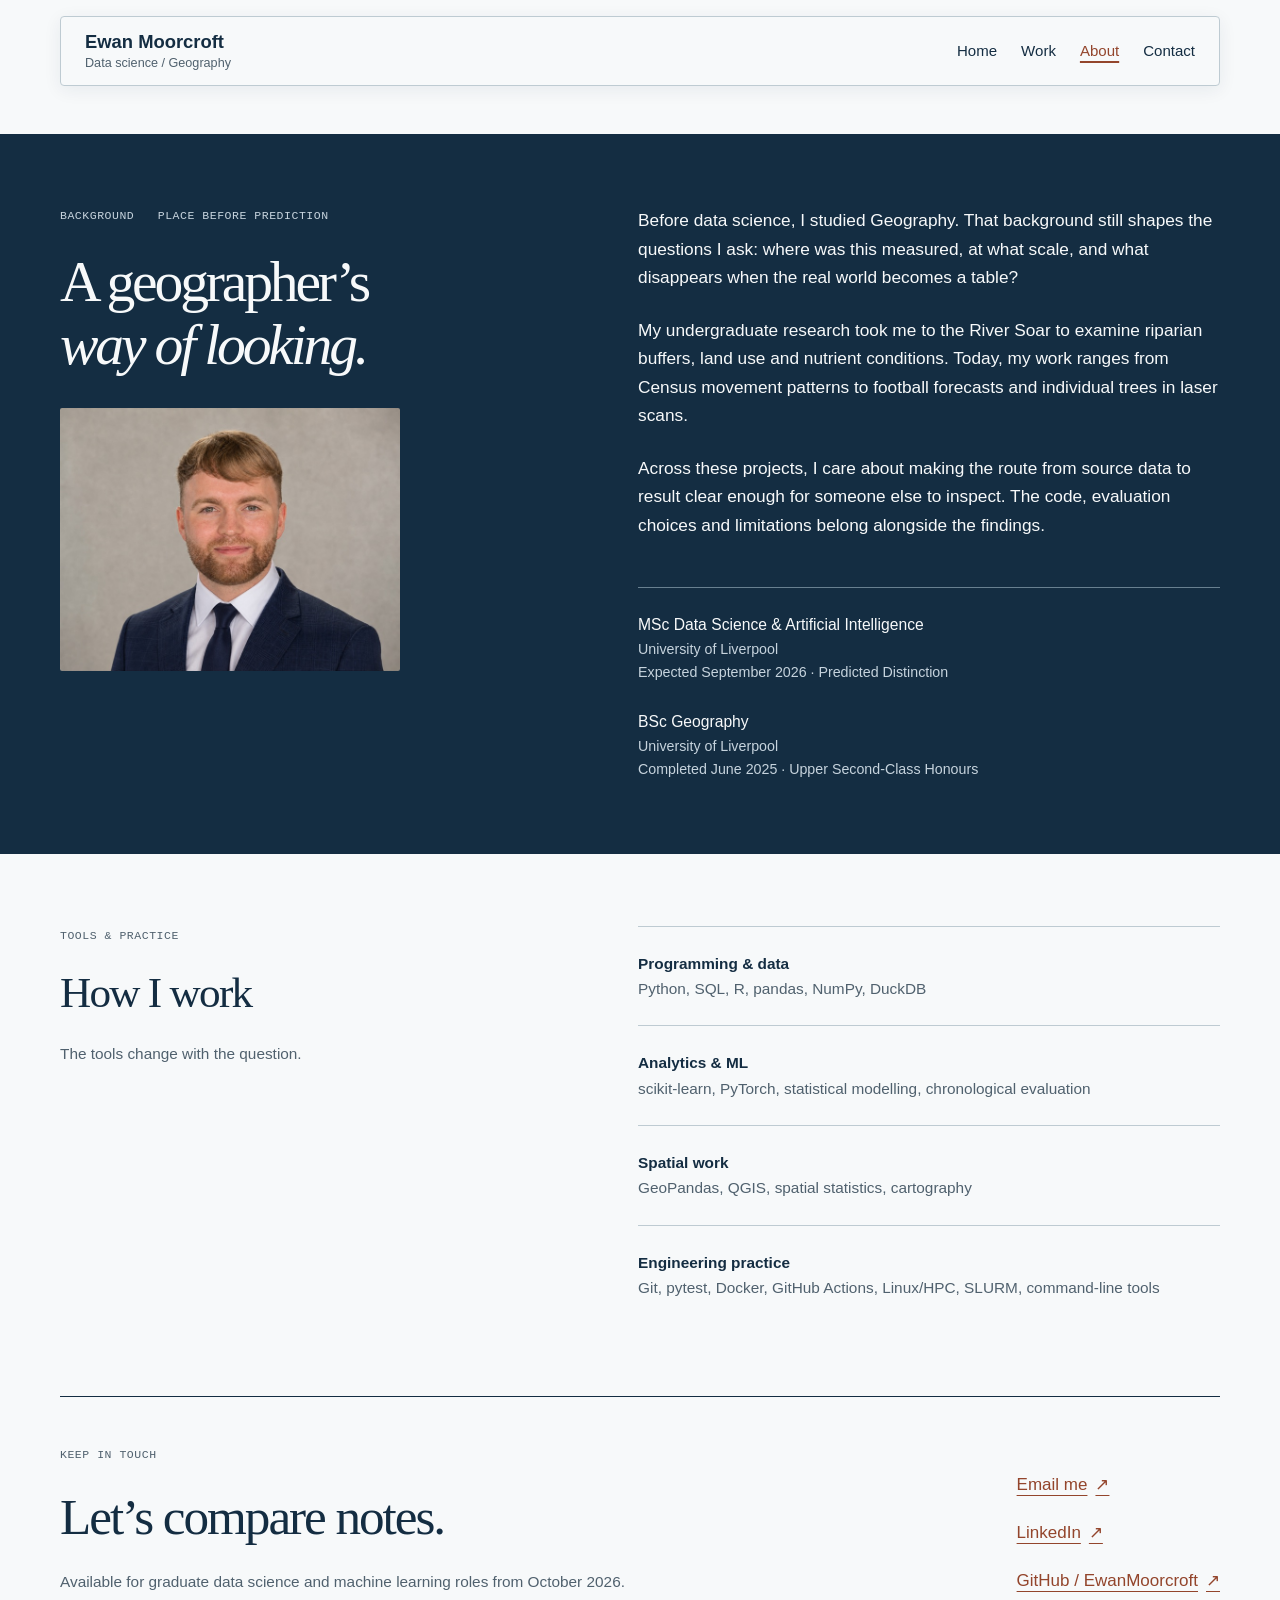
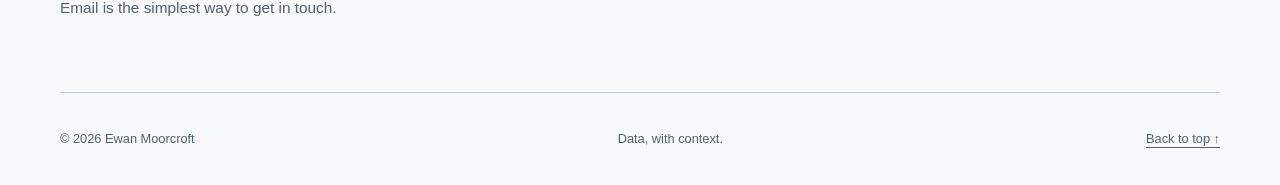
==== about/index.html @ 5e882fa0 "Publish website" ====
<!doctype html><html lang="en-GB"><head><meta charset="utf-8"><meta name="viewport" content="width=device-width, initial-scale=1"><title>About — Ewan Moorcroft</title><meta name="description" content="From Geography to data science: Ewan Moorcroft’s background, education, tools and approach."><meta name="theme-color" content="#f7f9fa"><link rel="canonical" href="https://ewanmoorcroft.github.io/about/"><meta property="og:type" content="website"><meta property="og:title" content="About — Ewan Moorcroft"><meta property="og:description" content="From Geography to data science: Ewan Moorcroft’s background, education, tools and approach."><meta property="og:url" content="https://ewanmoorcroft.github.io/about/"><meta name="twitter:card" content="summary"><meta name="twitter:title" content="About — Ewan Moorcroft"><meta name="twitter:description" content="From Geography to data science: Ewan Moorcroft’s background, education, tools and approach."><link rel="icon" type="image/svg+xml" href="/favicon.svg"><link rel="stylesheet" href="/styles.css"></head><body><a class="skip-link" href="#main">Skip to content</a><header class="masthead wrap"><a class="identity" href="/" aria-label="Ewan Moorcroft home">Ewan Moorcroft<span>Data science / Geography</span></a><nav aria-label="Main navigation"><a href="/">Home</a><a href="/work/">Work</a><a href="/about/" aria-current="page">About</a><a href="#contact">Contact</a></nav></header><main id="main" tabindex="-1"><section id="about" class="about-band" aria-labelledby="about-title"><div class="wrap about-grid"><div><p class="eyebrow"><span>BACKGROUND</span> Place before prediction</p><h1 id="about-title">A geographer’s<br><em>way of looking.</em></h1><img class="portrait" src="/assets/ewan-moorcroft.jpg" width="720" height="557" loading="lazy" alt="Ewan Moorcroft"></div><div class="about-copy"><p>Before data science, I studied Geography. That background still shapes the questions I ask: where was this measured, at what scale, and what disappears when the real world becomes a table?</p><p>My undergraduate research took me to the River Soar to examine riparian buffers, land use and nutrient conditions. Today, my work ranges from Census movement patterns to football forecasts and individual trees in laser scans.</p><p>Across these projects, I care about making the route from source data to result clear enough for someone else to inspect. The code, evaluation choices and limitations belong alongside the findings.</p><dl class="education"><div><dt>MSc Data Science &amp; Artificial Intelligence</dt><dd>University of Liverpool<br>Expected September 2026 · Predicted Distinction</dd></div><div><dt>BSc Geography</dt><dd>University of Liverpool<br>Completed June 2025 · Upper Second-Class Honours</dd></div></dl></div></div></section><section class="wrap toolkit" aria-labelledby="tools-title"><div><p class="eyebrow">TOOLS & PRACTICE</p><h2 id="tools-title">How I work</h2><p>The tools change with the question.</p></div><dl><div><dt>Programming &amp; data</dt><dd>Python, SQL, R, pandas, NumPy, DuckDB</dd></div><div><dt>Analytics &amp; ML</dt><dd>scikit-learn, PyTorch, statistical modelling, chronological evaluation</dd></div><div><dt>Spatial work</dt><dd>GeoPandas, QGIS, spatial statistics, cartography</dd></div><div><dt>Engineering practice</dt><dd>Git, pytest, Docker, GitHub Actions, Linux/HPC, SLURM, command-line tools</dd></div></dl></section><section id="contact" class="wrap contact" aria-labelledby="contact-title"><div><p class="eyebrow">KEEP IN TOUCH</p><h2 id="contact-title">Let’s compare notes.</h2><p>Available for graduate data science and machine learning roles from October 2026.<br>Email is the simplest way to get in touch.</p></div><div class="contact-links"><a class="" href="mailto:ewandmoorcroft@live.co.uk">Email me<span aria-hidden="true"> ↗</span></a><a class="" href="https://www.linkedin.com/in/ewan-moorcroft">LinkedIn<span aria-hidden="true"> ↗</span></a><a class="" href="https://github.com/EwanMoorcroft">GitHub / EwanMoorcroft<span aria-hidden="true"> ↗</span></a></div></section></main><footer class="wrap footer"><span>© 2026 Ewan Moorcroft</span><span>Data, with context.</span><a href="#main">Back to top ↑</a></footer></body></html>
---- styles.css ----
:root {
  --canvas: #f7f9fa;
  --surface: #eaf0f3;
  --text: #142d42;
  --muted: #50616e;
  --border: #becbd2;
  --accent: #93452c;
  --hover: #642b18;
  --focus: #a34419;
  --success: #276446;
  --warning: #805400;
  --error: #a02222;
  --space-1: 0.5rem;
  --space-2: 1rem;
  --space-3: 1.5rem;
  --space-4: 2rem;
  --space-5: 3rem;
  --space-6: 4.5rem;
  --space-7: 6rem;
  --body: -apple-system, BlinkMacSystemFont, "Segoe UI", sans-serif;
  --editorial: Georgia, "Times New Roman", serif;
  --technical: "SFMono-Regular", Consolas, monospace;
  --motion: 160ms ease;
}
* {
  box-sizing: border-box;
}
html {
  scroll-behavior: smooth;
  scroll-padding-top: 2rem;
}
body {
  margin: 0;
  background: var(--canvas);
  color: var(--text);
  font: 1.0625rem/1.65 var(--body);
  -webkit-font-smoothing: antialiased;
}
::selection {
  background: #dbe5eb;
  color: var(--text);
}
a {
  color: inherit;
  text-underline-offset: 0.3em;
  text-decoration-thickness: 1px;
  transition: color var(--motion);
}
a:hover {
  color: var(--accent);
}
a:focus-visible,
summary:focus-visible {
  outline: 3px solid var(--focus);
  outline-offset: 5px;
  border-radius: 1px;
}
main:focus {
  outline: none;
}
p {
  margin: 0 0 var(--space-3);
}
h1,
h2,
h3 {
  font-family: var(--editorial);
  font-weight: 400;
  line-height: 1.1;
  margin: 0;
  text-wrap: balance;
  overflow-wrap: anywhere;
}
h1 {
  font-size: clamp(3.5rem, 6.7vw, 6.25rem);
  letter-spacing: -0.055em;
}
h2 {
  font-size: clamp(2.35rem, 4vw, 3.5rem);
  letter-spacing: -0.04em;
}
h3 {
  font-size: clamp(2rem, 3vw, 2.8rem);
  letter-spacing: -0.035em;
}
em {
  font-weight: 400;
}
img {
  display: block;
  width: 100%;
  height: auto;
}
figure,
dl,
dd {
  margin: 0;
}
.wrap {
  width: min(1160px, calc(100% - 96px));
  margin-inline: auto;
}
.masthead {
  display: flex;
  align-items: center;
  justify-content: space-between;
  gap: var(--space-3);
  padding-block: 27px;
  border-bottom: 1px solid var(--border);
}
.identity {
  text-decoration: none;
  font-weight: 650;
  font-size: 1.15rem;
  line-height: 1.4;
}
.identity span {
  display: block;
  color: var(--muted);
  font-size: 0.79rem;
  font-weight: 400;
}
nav {
  display: flex;
  flex-wrap: wrap;
  gap: var(--space-4);
}
nav a {
  min-height: 44px;
  display: flex;
  align-items: center;
  font-size: 0.94rem;
  text-decoration: none;
}
nav a:hover {
  text-decoration: underline;
}
.intro {
  display: grid;
  grid-template-columns: 1fr 270px;
  column-gap: var(--space-6);
  padding-block: var(--space-6) var(--space-7);
  align-items: end;
}
.eyebrow,
.figure-label,
.tools {
  font-family: var(--technical);
  font-size: 0.72rem;
  letter-spacing: 0.045em;
  line-height: 1.7;
}
.eyebrow {
  margin-bottom: var(--space-3);
  text-transform: uppercase;
  color: var(--muted);
}
.eyebrow > span {
  color: var(--accent);
  margin-right: var(--space-2);
}
.intro h1 {
  margin-bottom: var(--space-4);
}
.intro h1 em {
  color: var(--accent);
}
.introduction {
  max-width: 620px;
  font-size: 1.18rem;
  line-height: 1.7;
}
.text-link {
  display: inline-flex;
  align-items: center;
  gap: var(--space-1);
  min-height: 44px;
  color: var(--accent);
  text-decoration: underline;
  font-weight: 550;
}
.text-link:hover {
  color: var(--hover);
}
.text-link span {
  display: inline-block;
  transition: transform var(--motion);
}
.text-link:hover span {
  transform: translateX(3px);
}
.now {
  border-top: 2px solid var(--text);
  padding-top: var(--space-3);
  margin-bottom: var(--space-1);
}
.now h2 {
  font-family: var(--technical);
  letter-spacing: 0.045em;
}
.now p {
  font-size: 0.97rem;
}
.note {
  display: block;
  font-family: var(--editorial);
  font-style: italic;
  color: var(--muted);
  font-size: 1.05rem;
  line-height: 1.55;
}
.section-heading {
  display: flex;
  justify-content: space-between;
  align-items: baseline;
  gap: var(--space-3);
  border-top: 1px solid var(--text);
  padding-block: var(--space-4);
}
.section-heading h2 {
  font-size: 2rem;
}
.section-heading p {
  font-size: 0.92rem;
  color: var(--muted);
  margin: 0;
}
.project {
  border-bottom: 1px solid var(--border);
  padding-block: var(--space-4) var(--space-6);
}
.project-copy h3 {
  margin-bottom: var(--space-3);
}
.project-copy > p:not(.eyebrow, .tools) {
  max-width: 66ch;
}
.project-role,
.outcome {
  font-size: 0.94rem;
  color: var(--muted);
}
.project-role strong {
  color: var(--text);
  display: block;
  font-weight: 600;
  margin-bottom: 0.25rem;
}
.tools {
  color: var(--muted);
  margin-bottom: var(--space-1);
  letter-spacing: 0;
}
.project-map {
  display: grid;
  grid-template-columns: 1fr 1.12fr;
  gap: var(--space-6);
  align-items: start;
}
.map-figure {
  padding: var(--space-3);
  background: var(--surface);
}
.map-figure img {
  background: #fff;
}
figure > a {
  display: block;
}
figcaption {
  margin-top: var(--space-2);
  font-size: 0.8rem;
  color: var(--muted);
  line-height: 1.6;
}
.figure-label {
  display: block;
  color: var(--text);
  margin-bottom: 0.25rem;
}
summary {
  cursor: pointer;
  padding-block: var(--space-1);
  min-height: 44px;
  text-decoration: underline;
  text-underline-offset: 0.2em;
  color: var(--text);
}
details p {
  margin: 0;
}
.project-trees {
  padding-top: var(--space-6);
}
.project-trees .project-copy {
  display: grid;
  grid-template-columns: 1fr 1fr;
  column-gap: var(--space-6);
}
.project-trees .eyebrow,
.project-trees h3 {
  grid-column: 1;
}
.project-trees h3 {
  grid-row: 2 / span 2;
  max-width: 18ch;
}
.project-trees .project-copy > p:not(.eyebrow) {
  grid-column: 2;
}
.project-trees .project-copy > p:nth-child(3) {
  grid-row: 1 / span 2;
}
.project-trees .project-copy > a {
  grid-column: 2;
  justify-self: start;
}
.project-trees figure {
  margin-top: var(--space-4);
}
.project-trees figcaption {
  max-width: 90ch;
}
.project-forecast {
  padding-top: var(--space-6);
  display: grid;
  grid-template-columns: 1.15fr 1fr;
  gap: var(--space-6);
}
.forecast-note {
  border-left: 1px solid var(--border);
  padding-left: var(--space-5);
  align-self: center;
}
.pullquote {
  font: 2.1rem/1.25 var(--editorial);
  letter-spacing: -0.025em;
}
.forecast-note > p:not(.pullquote, .eyebrow) {
  color: var(--muted);
  font-size: 0.96rem;
}
.other-work {
  display: grid;
  grid-template-columns: 1fr 2fr;
  gap: var(--space-5);
  padding-block: var(--space-5) var(--space-6);
}
.other-work h3 {
  font-size: 1.55rem;
}
.other-work ul {
  list-style: none;
  padding: 0;
  margin: 0;
}
.other-work li {
  padding-block: 0 var(--space-3);
}
.other-work li a {
  display: inline-flex;
  align-items: center;
  min-height: 44px;
  gap: var(--space-1);
}
.other-work li span:not(a span) {
  display: block;
  color: var(--muted);
  font-size: 0.94rem;
}
.about-band {
  background: var(--text);
  color: var(--canvas);
  padding-block: var(--space-6);
}
.about-grid {
  display: grid;
  grid-template-columns: 1fr 1.15fr;
  gap: var(--space-6);
}
.about-band .eyebrow,
.about-band .eyebrow span {
  color: #c6d3dd;
}
.about-copy p {
  font-size: 1.08rem;
}
.education {
  margin-top: var(--space-5);
  border-top: 1px solid #688090;
}
.education > div {
  padding-top: var(--space-3);
}
.education dt {
  font-size: 0.98rem;
}
.education dd {
  color: #c6d3dd;
  font-size: 0.89rem;
}
.toolkit {
  display: grid;
  grid-template-columns: 1fr 1.15fr;
  gap: var(--space-6);
  padding-block: var(--space-6);
}
.toolkit h2 {
  font-size: 2.7rem;
  margin-bottom: var(--space-3);
}
.toolkit > div > p:last-child {
  color: var(--muted);
  font-size: 0.96rem;
}
.toolkit dl > div {
  border-top: 1px solid var(--border);
  padding-block: var(--space-3);
}
.toolkit dt {
  font-size: 0.96rem;
  font-weight: 600;
}
.toolkit dd {
  font-size: 0.96rem;
  color: var(--muted);
}
.contact {
  border-top: 1px solid var(--text);
  padding-block: var(--space-5) var(--space-6);
  display: flex;
  justify-content: space-between;
  gap: var(--space-5);
  align-items: center;
}
.contact h2 {
  margin-bottom: var(--space-3);
}
.contact p:last-child {
  color: var(--muted);
  margin: 0;
  font-size: 0.96rem;
}
.contact-links {
  display: flex;
  flex-direction: column;
  align-items: flex-start;
  flex-shrink: 0;
}
.contact-links a {
  display: flex;
  align-items: center;
  min-height: 48px;
  gap: var(--space-1);
  color: var(--accent);
}
.footer {
  border-top: 1px solid var(--border);
  padding-block: var(--space-3);
  font-size: 0.8rem;
  color: var(--muted);
  display: flex;
  justify-content: space-between;
  gap: var(--space-2);
  align-items: center;
}
.footer a {
  min-height: 44px;
  display: inline-flex;
  align-items: center;
}
.skip-link {
  position: fixed;
  top: 8px;
  left: 8px;
  transform: translateY(-180%);
  padding: 12px 20px;
  background: var(--text);
  color: white;
  z-index: 10;
}
.skip-link:focus {
  transform: translateY(0);
}
.not-found {
  min-height: 65vh;
  padding-block: var(--space-6);
}
.not-found h1 {
  margin-bottom: var(--space-4);
}
@media (min-width: 1600px) {
  .intro {
    padding-block: var(--space-7);
  }
}
@media (max-width: 1000px) {
  .wrap {
    width: calc(100% - 64px);
  }
  .intro {
    grid-template-columns: 1fr 225px;
    gap: var(--space-4);
  }
  .project-map,
  .project-forecast,
  .project-trees .project-copy,
  .about-grid,
  .toolkit {
    gap: var(--space-4);
  }
  .forecast-note {
    padding-left: var(--space-4);
  }
}
@media (max-width: 700px) {
  .wrap {
    width: calc(100% - 40px);
  }
  .masthead {
    padding-block: var(--space-2);
    gap: var(--space-1);
  }
  .identity {
    font-size: 0.95rem;
  }
  .identity span {
    font-size: 0.66rem;
  }
  nav {
    gap: 0.9rem;
  }
  nav a {
    font-size: 0.81rem;
  }
  .intro {
    display: block;
    padding-block: var(--space-5);
  }
  h1 {
    font-size: clamp(3.35rem, 11.7vw, 5rem);
  }
  .intro h1 {
    margin-bottom: var(--space-3);
  }
  .introduction {
    font-size: 1.07rem;
  }
  .now {
    margin-top: var(--space-4);
    padding-top: var(--space-2);
    border-top-width: 1px;
  }
  .now .eyebrow {
    margin-bottom: var(--space-1);
  }
  .now .note {
    display: none;
  }
  .now p {
    margin-bottom: 0;
  }
  .section-heading {
    display: block;
    padding-block: var(--space-3);
  }
  .section-heading h2 {
    margin-bottom: var(--space-1);
  }
  .project-map,
  .project-forecast,
  .project-trees .project-copy,
  .about-grid,
  .toolkit,
  .other-work {
    display: block;
  }
  .project {
    padding-block: var(--space-3) var(--space-5);
  }
  .project + .project {
    padding-top: var(--space-5);
  }
  .project h3 {
    max-width: 22ch;
  }
  .map-figure {
    margin-top: var(--space-4);
    padding: var(--space-2);
  }
  .project-trees figure {
    margin-top: var(--space-3);
  }
  .forecast-note {
    margin-top: var(--space-4);
    padding: var(--space-3) 0 0;
    border-left: none;
    border-top: 1px solid var(--border);
  }
  .pullquote {
    font-size: 2rem;
  }
  .other-work {
    padding-block: var(--space-4) var(--space-5);
  }
  .other-work h3 {
    margin-bottom: var(--space-3);
  }
  .about-band {
    padding-block: var(--space-5);
  }
  .about-grid h2 {
    margin-bottom: var(--space-4);
  }
  .toolkit {
    padding-block: var(--space-5);
  }
  .toolkit dl {
    margin-top: var(--space-4);
  }
  .contact {
    display: block;
    padding-block: var(--space-4) var(--space-5);
  }
  .contact-links {
    margin-top: var(--space-3);
  }
  .footer {
    flex-wrap: wrap;
    gap: var(--space-1);
  }
  .footer > span:nth-child(2) {
    display: none;
  }
}
@media (max-width: 359px) {
  h1 {
    font-size: 2.8rem;
  }
  .wrap {
    width: calc(100% - 32px);
  }
  .masthead {
    flex-wrap: wrap;
  }
  nav {
    gap: var(--space-3);
  }
  .identity span {
    font-size: 0.72rem;
  }
  .eyebrow {
    font-size: 0.68rem;
  }
}
@media (prefers-reduced-motion: reduce) {
  html {
    scroll-behavior: auto;
  }
  *,
  *::before,
  *::after {
    transition: none !important;
    animation: none !important;
  }
}

.portrait {
  max-width: 340px;
  margin-top: var(--space-4);
  border-radius: 2px;
}
@media (max-width: 700px) {
  .portrait {
    max-width: 280px;
    margin-bottom: var(--space-4);
  }
}

/* Shared floating navigation and editorial page layouts. */
:root {
  --header-clearance: 8rem;
  --header-shadow: 0 4px 18px rgb(20 45 66 / 7%);
}
html {
  scroll-padding-top: var(--header-clearance);
}
.masthead {
  position: sticky;
  top: 12px;
  z-index: 5;
  margin-top: 16px;
  padding: 12px 24px;
  border: 1px solid var(--border);
  border-radius: 4px;
  background: var(--canvas);
  box-shadow: var(--header-shadow);
}
.masthead nav {
  gap: 24px;
}
.masthead nav a[aria-current] {
  color: var(--accent);
  text-decoration: underline;
  text-decoration-thickness: 2px;
}
a,
summary {
  scroll-margin-top: var(--header-clearance);
  scroll-margin-bottom: 2rem;
}
main {
  scroll-margin-top: var(--header-clearance);
}
.home-work {
  padding-bottom: var(--space-4);
}
.preview-row {
  display: grid;
  grid-template-columns: 50px 1fr;
  gap: var(--space-3);
  padding-block: var(--space-4);
  border-bottom: 1px solid var(--border);
}
.preview-row > .eyebrow {
  padding-top: 3px;
  color: var(--accent);
}
.preview-row h3 {
  font-size: clamp(1.8rem, 3vw, 2.5rem);
  margin-bottom: var(--space-2);
}
.preview-row h3 a {
  text-decoration: none;
}
.preview-row h3 a:hover {
  text-decoration: underline;
}
.preview-row p:last-child {
  max-width: 70ch;
  margin: 0;
}
.about-teaser {
  padding-block: var(--space-5) var(--space-6);
}
.about-teaser h2 {
  margin-bottom: var(--space-3);
}
.about-teaser > p:not(.eyebrow) {
  max-width: 65ch;
}
.page-intro {
  padding-block: var(--space-6) var(--space-5);
}
.page-intro h1 {
  margin-bottom: var(--space-4);
  font-size: clamp(3rem, 6vw, 5.5rem);
}
.work-entry {
  display: grid;
  grid-template-columns: 1fr 1fr;
  gap: var(--space-6);
  padding-block: var(--space-5);
  border-top: 1px solid var(--border);
  align-items: start;
}
.work-entry h2 {
  font-size: clamp(2rem, 3vw, 3rem);
  margin-bottom: var(--space-3);
}
.work-entry h2 a {
  text-decoration: none;
}
.work-entry h2 a:hover {
  text-decoration: underline;
}
.work-entry .study-figure {
  max-width: 470px;
}
.work-entry .forecast-note {
  margin-block: var(--space-3);
}
.image-credit {
  margin-top: var(--space-1);
  margin-bottom: 0;
}
.other-work h2 {
  font-size: 1.55rem;
}
.about-band {
  margin-top: var(--space-5);
}
.about-grid h1 {
  font-size: clamp(2.8rem, 4.5vw, 4.3rem);
}
.case-study {
  padding-top: var(--space-4);
}
.breadcrumb {
  gap: var(--space-2);
  align-items: center;
  color: var(--muted);
  font-size: 0.9rem;
}
.breadcrumb span {
  overflow-wrap: anywhere;
}
.case-intro {
  padding-block: var(--space-4) var(--space-5);
}
.case-intro h1 {
  max-width: 20ch;
  font-size: clamp(2.8rem, 5.5vw, 5rem);
  margin-bottom: var(--space-4);
}
.case-intro .introduction {
  max-width: 780px;
}
.case-grid {
  display: grid;
  grid-template-columns: 1fr 2fr;
  gap: var(--space-6);
  border-top: 1px solid var(--border);
  padding-top: var(--space-5);
}
.case-facts h2 {
  font-size: 1.7rem;
  margin-bottom: var(--space-3);
}
.case-facts dt {
  font-weight: 600;
  font-size: 0.88rem;
  margin-top: var(--space-3);
}
.case-facts dd {
  font-size: 0.94rem;
  color: var(--muted);
}
.case-facts .text-link {
  margin-top: var(--space-3);
}
.case-copy section {
  margin-bottom: var(--space-5);
}
.case-copy h2 {
  font-size: 2rem;
  margin-bottom: var(--space-3);
}
.case-copy ol {
  padding-left: var(--space-3);
}
.case-copy li {
  margin-bottom: var(--space-3);
  padding-left: var(--space-1);
}
.case-copy li::marker {
  color: var(--accent);
}
.case-limits {
  border-left: 2px solid var(--border);
  padding-left: var(--space-3);
}
.case-image {
  margin-block: var(--space-4) var(--space-5);
}
.case-image .map-figure {
  max-width: 720px;
  margin-inline: auto;
}
.next-project {
  display: flex;
  justify-content: space-between;
  border-top: 1px solid var(--border);
  padding-block: var(--space-3) var(--space-5);
}
.next-project a {
  max-width: 100%;
  overflow-wrap: anywhere;
}
@media (max-width: 700px) {
  :root {
    --header-clearance: 10rem;
  }
  .masthead {
    flex-direction: column;
    align-items: stretch;
    padding: 10px 14px 4px;
    gap: 4px;
  }
  .masthead .identity {
    font-size: 0.95rem;
  }
  .masthead .identity span {
    display: none;
  }
  .masthead nav {
    justify-content: space-between;
    column-gap: 12px;
    row-gap: 0;
  }
  .masthead nav a {
    font-size: 0.82rem;
  }
  .preview-row {
    grid-template-columns: 24px minmax(0, 1fr);
    gap: var(--space-2);
  }
  .work-entry,
  .case-grid {
    display: block;
  }
  .work-entry {
    padding-block: var(--space-4);
  }
  .work-entry .study-figure {
    margin-top: var(--space-3);
  }
  .page-intro {
    padding-block: var(--space-5) var(--space-3);
  }
  .case-facts {
    padding-bottom: var(--space-4);
    margin-bottom: var(--space-4);
    border-bottom: 1px solid var(--border);
  }
  .case-intro {
    padding-bottom: var(--space-3);
  }
  .case-grid {
    padding-top: var(--space-4);
  }
  .case-intro h1 {
    font-size: clamp(2.5rem, 9.8vw, 4rem);
  }
  .next-project {
    flex-direction: column;
    align-items: flex-start;
    gap: var(--space-1);
  }
  .other-work h2 {
    margin-bottom: var(--space-3);
  }
}
.case-copy,
figcaption {
  overflow-wrap: anywhere;
}
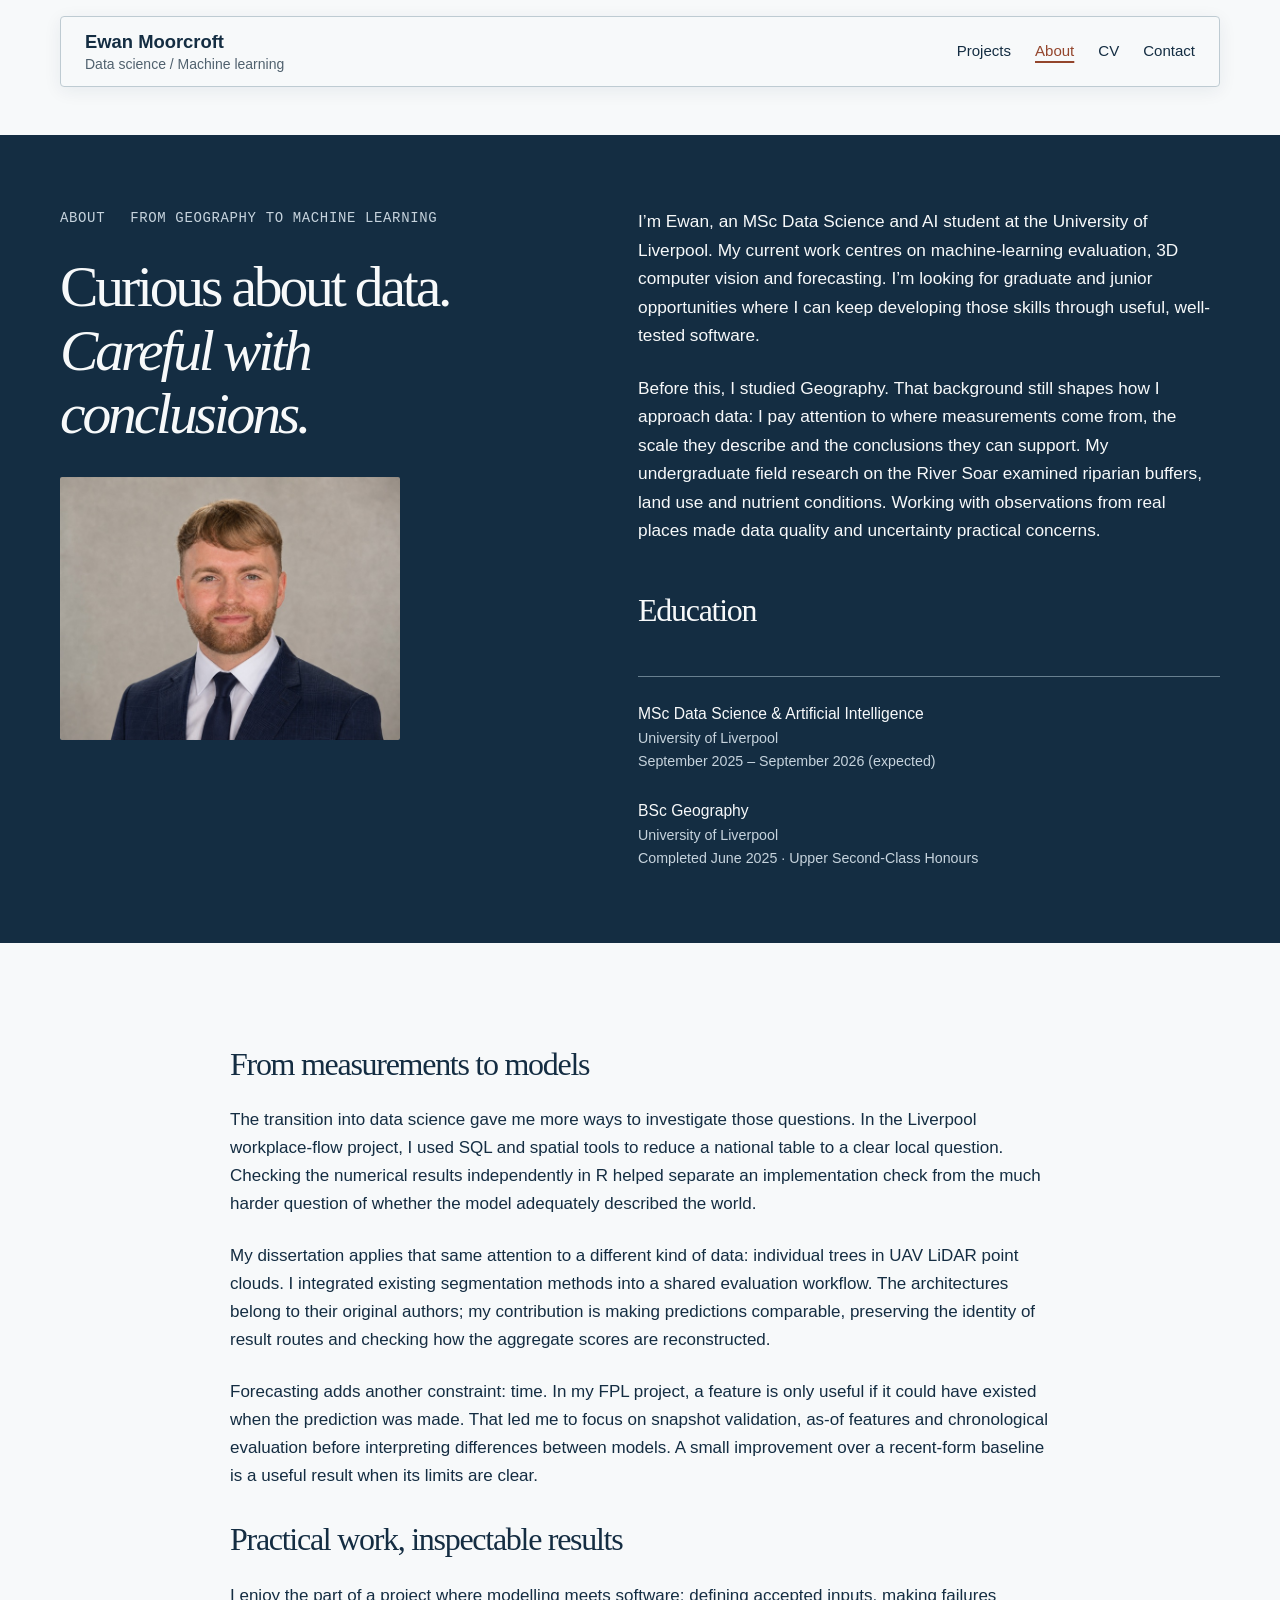
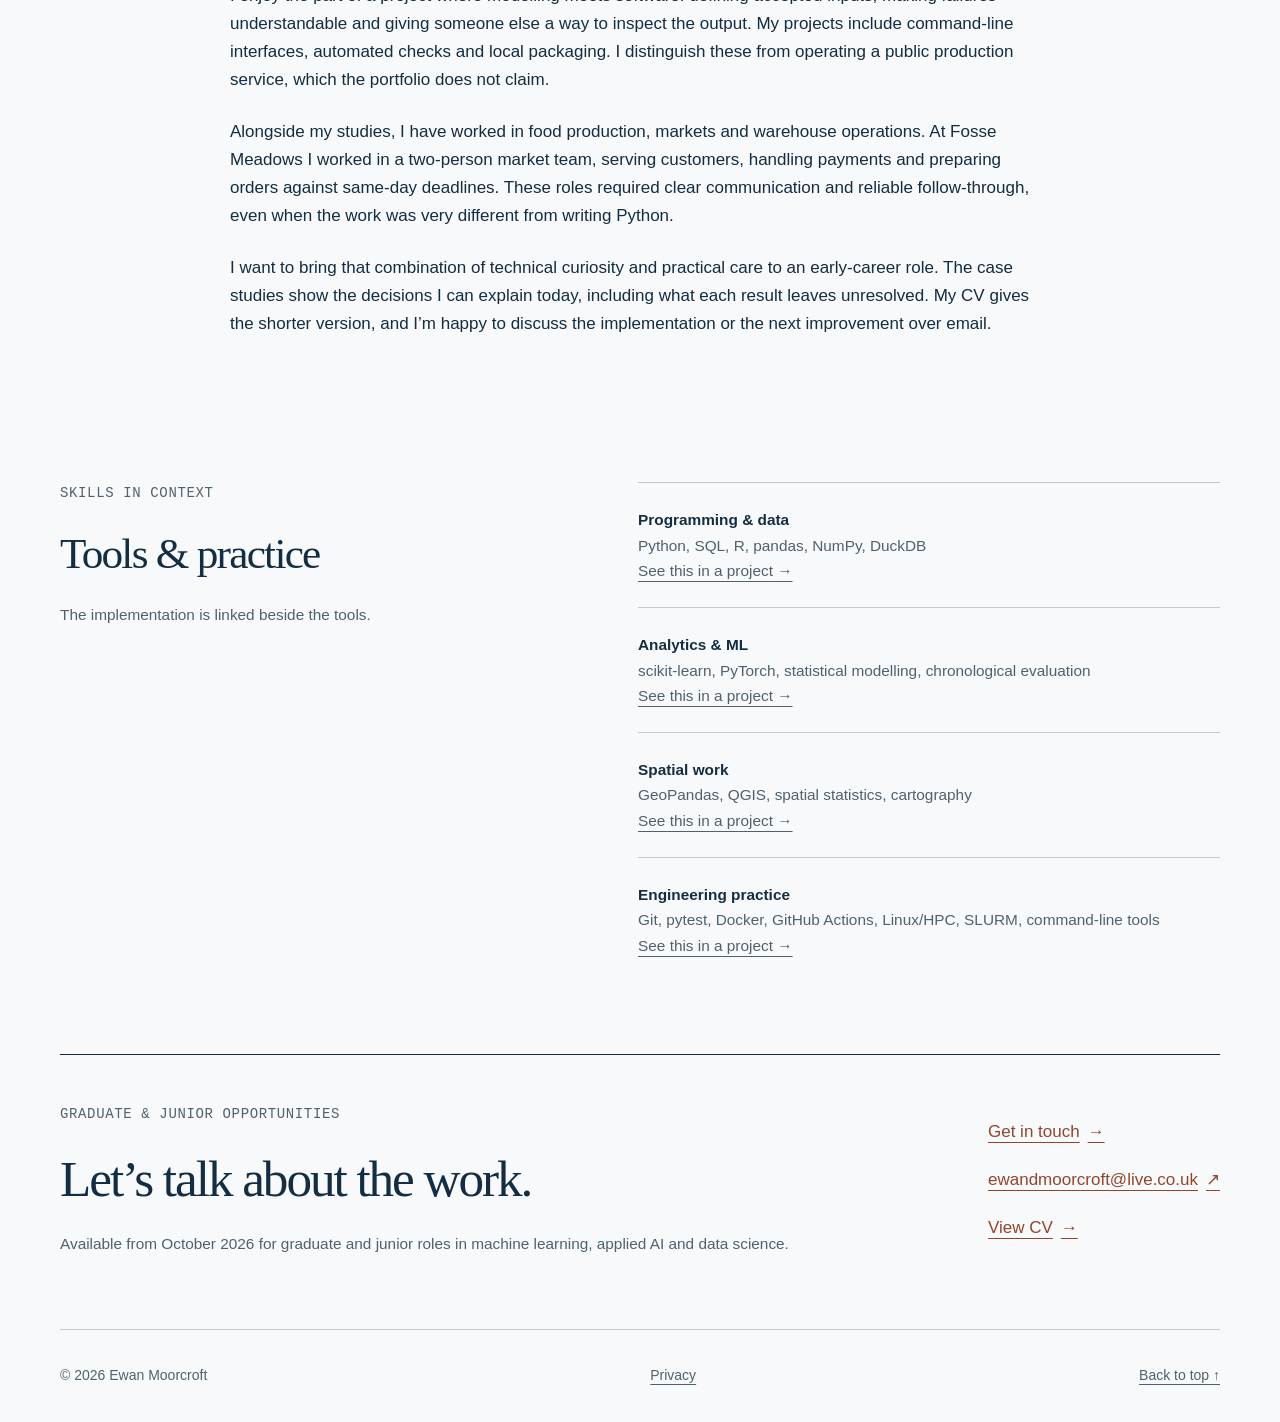
==== commit 11205bec: "Update website" ====
--- a/about/index.html
+++ b/about/index.html
@@ -1 +1 @@
-<!doctype html><html lang="en-GB"><head><meta charset="utf-8"><meta name="viewport" content="width=device-width, initial-scale=1"><title>About — Ewan Moorcroft</title><meta name="description" content="From Geography to data science: Ewan Moorcroft’s background, education, tools and approach."><meta name="theme-color" content="#f7f9fa"><link rel="canonical" href="https://ewanmoorcroft.github.io/about/"><meta property="og:type" content="website"><meta property="og:title" content="About — Ewan Moorcroft"><meta property="og:description" content="From Geography to data science: Ewan Moorcroft’s background, education, tools and approach."><meta property="og:url" content="https://ewanmoorcroft.github.io/about/"><meta name="twitter:card" content="summary"><meta name="twitter:title" content="About — Ewan Moorcroft"><meta name="twitter:description" content="From Geography to data science: Ewan Moorcroft’s background, education, tools and approach."><link rel="icon" type="image/svg+xml" href="/favicon.svg"><link rel="stylesheet" href="/styles.css"></head><body><a class="skip-link" href="#main">Skip to content</a><header class="masthead wrap"><a class="identity" href="/" aria-label="Ewan Moorcroft home">Ewan Moorcroft<span>Data science / Geography</span></a><nav aria-label="Main navigation"><a href="/">Home</a><a href="/work/">Work</a><a href="/about/" aria-current="page">About</a><a href="#contact">Contact</a></nav></header><main id="main" tabindex="-1"><section id="about" class="about-band" aria-labelledby="about-title"><div class="wrap about-grid"><div><p class="eyebrow"><span>BACKGROUND</span> Place before prediction</p><h1 id="about-title">A geographer’s<br><em>way of looking.</em></h1><img class="portrait" src="/assets/ewan-moorcroft.jpg" width="720" height="557" loading="lazy" alt="Ewan Moorcroft"></div><div class="about-copy"><p>Before data science, I studied Geography. That background still shapes the questions I ask: where was this measured, at what scale, and what disappears when the real world becomes a table?</p><p>My undergraduate research took me to the River Soar to examine riparian buffers, land use and nutrient conditions. Today, my work ranges from Census movement patterns to football forecasts and individual trees in laser scans.</p><p>Across these projects, I care about making the route from source data to result clear enough for someone else to inspect. The code, evaluation choices and limitations belong alongside the findings.</p><dl class="education"><div><dt>MSc Data Science &amp; Artificial Intelligence</dt><dd>University of Liverpool<br>Expected September 2026 · Predicted Distinction</dd></div><div><dt>BSc Geography</dt><dd>University of Liverpool<br>Completed June 2025 · Upper Second-Class Honours</dd></div></dl></div></div></section><section class="wrap toolkit" aria-labelledby="tools-title"><div><p class="eyebrow">TOOLS & PRACTICE</p><h2 id="tools-title">How I work</h2><p>The tools change with the question.</p></div><dl><div><dt>Programming &amp; data</dt><dd>Python, SQL, R, pandas, NumPy, DuckDB</dd></div><div><dt>Analytics &amp; ML</dt><dd>scikit-learn, PyTorch, statistical modelling, chronological evaluation</dd></div><div><dt>Spatial work</dt><dd>GeoPandas, QGIS, spatial statistics, cartography</dd></div><div><dt>Engineering practice</dt><dd>Git, pytest, Docker, GitHub Actions, Linux/HPC, SLURM, command-line tools</dd></div></dl></section><section id="contact" class="wrap contact" aria-labelledby="contact-title"><div><p class="eyebrow">KEEP IN TOUCH</p><h2 id="contact-title">Let’s compare notes.</h2><p>Available for graduate data science and machine learning roles from October 2026.<br>Email is the simplest way to get in touch.</p></div><div class="contact-links"><a class="" href="mailto:ewandmoorcroft@live.co.uk">Email me<span aria-hidden="true"> ↗</span></a><a class="" href="https://www.linkedin.com/in/ewan-moorcroft">LinkedIn<span aria-hidden="true"> ↗</span></a><a class="" href="https://github.com/EwanMoorcroft">GitHub / EwanMoorcroft<span aria-hidden="true"> ↗</span></a></div></section></main><footer class="wrap footer"><span>© 2026 Ewan Moorcroft</span><span>Data, with context.</span><a href="#main">Back to top ↑</a></footer></body></html>+<!doctype html><html lang="en-GB"><head><meta charset="utf-8"><meta name="viewport" content="width=device-width, initial-scale=1"><title>About | Ewan Moorcroft</title><meta name="description" content="Meet Ewan Moorcroft: MSc Data Science and AI student, Geography graduate and early-career machine-learning practitioner."><meta name="theme-color" content="#f7f9fa"><link rel="canonical" href="https://ewanmoorcroft.github.io/about/"><meta property="og:type" content="website"><meta property="og:title" content="About | Ewan Moorcroft"><meta property="og:description" content="Meet Ewan Moorcroft: MSc Data Science and AI student, Geography graduate and early-career machine-learning practitioner."><meta property="og:url" content="https://ewanmoorcroft.github.io/about/"><meta name="twitter:card" content="summary_large_image"><meta name="twitter:title" content="About | Ewan Moorcroft"><meta name="twitter:description" content="Meet Ewan Moorcroft: MSc Data Science and AI student, Geography graduate and early-career machine-learning practitioner."><meta property="og:image" content="https://ewanmoorcroft.github.io/assets/social-preview.png"><meta property="og:image:alt" content="Ewan Moorcroft — Data science and machine learning"><meta name="twitter:image" content="https://ewanmoorcroft.github.io/assets/social-preview.png"><link rel="icon" type="image/svg+xml" href="/favicon.svg"><link rel="stylesheet" href="/styles.css"></head><body><a class="skip-link" href="#main">Skip to content</a><header class="masthead wrap"><a class="identity" href="/" aria-label="Ewan Moorcroft home">Ewan Moorcroft<span>Data science / Machine learning</span></a><nav aria-label="Main navigation"><a href="/projects/">Projects</a><a href="/about/" aria-current="page">About</a><a href="/cv/">CV</a><a href="/contact/">Contact</a></nav></header><main id="main" tabindex="-1"><section id="about" class="about-band"><div class="wrap about-grid"><div><p class="eyebrow"><span>ABOUT</span> From Geography to machine learning</p><h1>Curious about data.<br><em>Careful with conclusions.</em></h1><img class="portrait" src="/assets/ewan-moorcroft.jpg" width="720" height="557" loading="lazy" alt="Ewan Moorcroft"></div><div class="about-copy"><p>I’m Ewan, an MSc Data Science and AI student at the University of Liverpool. My current work centres on machine-learning evaluation, 3D computer vision and forecasting. I’m looking for graduate and junior opportunities where I can keep developing those skills through useful, well-tested software.</p><p>Before this, I studied Geography. That background still shapes how I approach data: I pay attention to where measurements come from, the scale they describe and the conclusions they can support. My undergraduate field research on the River Soar examined riparian buffers, land use and nutrient conditions. Working with observations from real places made data quality and uncertainty practical concerns.</p><h2>Education</h2><dl class="education"><div><dt>MSc Data Science &amp; Artificial Intelligence</dt><dd>University of Liverpool<br>September 2025 – September 2026 (expected)</dd></div><div><dt>BSc Geography</dt><dd>University of Liverpool<br>Completed June 2025 · Upper Second-Class Honours</dd></div></dl></div></div></section><section class="wrap text-page about-story"><h2>From measurements to models</h2><p>The transition into data science gave me more ways to investigate those questions. In the Liverpool workplace-flow project, I used SQL and spatial tools to reduce a national table to a clear local question. Checking the numerical results independently in R helped separate an implementation check from the much harder question of whether the model adequately described the world.</p><p>My dissertation applies that same attention to a different kind of data: individual trees in UAV LiDAR point clouds. I integrated existing segmentation methods into a shared evaluation workflow. The architectures belong to their original authors; my contribution is making predictions comparable, preserving the identity of result routes and checking how the aggregate scores are reconstructed.</p><p>Forecasting adds another constraint: time. In my FPL project, a feature is only useful if it could have existed when the prediction was made. That led me to focus on snapshot validation, as-of features and chronological evaluation before interpreting differences between models. A small improvement over a recent-form baseline is a useful result when its limits are clear.</p><h2>Practical work, inspectable results</h2><p>I enjoy the part of a project where modelling meets software: defining accepted inputs, making failures understandable and giving someone else a way to inspect the output. My projects include command-line interfaces, automated checks and local packaging. I distinguish these from operating a public production service, which the portfolio does not claim.</p><p>Alongside my studies, I have worked in food production, markets and warehouse operations. At Fosse Meadows I worked in a two-person market team, serving customers, handling payments and preparing orders against same-day deadlines. These roles required clear communication and reliable follow-through, even when the work was very different from writing Python.</p><p>I want to bring that combination of technical curiosity and practical care to an early-career role. The case studies show the decisions I can explain today, including what each result leaves unresolved. My CV gives the shorter version, and I’m happy to discuss the implementation or the next improvement over email.</p></section><section class="wrap toolkit"><div><p class="eyebrow">SKILLS IN CONTEXT</p><h2>Tools & practice</h2><p>The implementation is linked beside the tools.</p></div><dl><div><dt>Programming &amp; data</dt><dd>Python, SQL, R, pandas, NumPy, DuckDB<br><a class="" href="/projects/fpl-forecasting/">See this in a project<span aria-hidden="true"> →</span></a></dd></div><div><dt>Analytics &amp; ML</dt><dd>scikit-learn, PyTorch, statistical modelling, chronological evaluation<br><a class="" href="/projects/tree-lidar-benchmark/">See this in a project<span aria-hidden="true"> →</span></a></dd></div><div><dt>Spatial work</dt><dd>GeoPandas, QGIS, spatial statistics, cartography<br><a class="" href="/projects/liverpool-urban-accessibility/">See this in a project<span aria-hidden="true"> →</span></a></dd></div><div><dt>Engineering practice</dt><dd>Git, pytest, Docker, GitHub Actions, Linux/HPC, SLURM, command-line tools<br><a class="" href="/projects/fpl-forecasting/">See this in a project<span aria-hidden="true"> →</span></a></dd></div></dl></section><section id="contact" class="wrap contact" aria-labelledby="contact-title"><div><p class="eyebrow">GRADUATE & JUNIOR OPPORTUNITIES</p><h2 id="contact-title">Let’s talk about the work.</h2><p>Available from October 2026 for graduate and junior roles in machine learning, applied AI and data science.</p></div><div class="contact-links"><a class="" href="/contact/">Get in touch<span aria-hidden="true"> →</span></a><a class="" href="mailto:ewandmoorcroft@live.co.uk">ewandmoorcroft@live.co.uk<span aria-hidden="true"> ↗</span></a><a class="" href="/cv/">View CV<span aria-hidden="true"> →</span></a></div></section></main><footer class="wrap footer"><span>© 2026 Ewan Moorcroft</span><a href="/privacy/">Privacy</a><a href="#main">Back to top ↑</a></footer></body></html>
--- a/styles.css
+++ b/styles.css
@@ -945,3 +945,304 @@
 figcaption {
   overflow-wrap: anywhere;
 }
+
+/* Employment portfolio: shared reading layouts and evidence components. */
+.eyebrow,
+.tools,
+.source-note,
+.status-note,
+figcaption,
+.footer,
+.identity span,
+.breadcrumb {
+  font-size: 0.875rem;
+}
+.sr-only {
+  position: absolute;
+  width: 1px;
+  height: 1px;
+  padding: 0;
+  overflow: hidden;
+  clip-path: inset(50%);
+  white-space: nowrap;
+}
+.intro {
+  padding-top: var(--space-6);
+  padding-bottom: var(--space-6);
+}
+.intro h1 {
+  font-size: clamp(2.8rem, 5.6vw, 5rem);
+}
+.actions {
+  display: flex;
+  flex-wrap: wrap;
+  gap: 1rem 1.8rem;
+  align-items: center;
+  margin: 1.5rem 0;
+}
+.actions a,
+.direct-contact a,
+.cv-links a,
+.case-facts nav a {
+  padding: 0.45rem 0;
+}
+.work-entry h3 {
+  margin: 0.7rem 0 1.3rem;
+}
+.result-line {
+  border-left: 3px solid var(--accent);
+  padding-left: 1rem;
+  color: var(--text);
+}
+.practice {
+  padding: var(--space-5) 0;
+  border-top: 1px solid var(--border);
+}
+.practice-grid {
+  display: grid;
+  grid-template-columns: repeat(3, 1fr);
+  gap: 2rem;
+  margin-top: 2rem;
+}
+.practice-grid h3 {
+  font-size: 1.65rem;
+  margin-bottom: 1rem;
+}
+.other-work li {
+  display: block;
+  padding: 1.5rem 0;
+}
+.other-work h3 {
+  font-size: 1.6rem;
+  margin-bottom: 0.7rem;
+}
+.other-work p {
+  max-width: 72ch;
+}
+.case-intro h1 {
+  font-size: clamp(2.8rem, 5vw, 4.7rem);
+  max-width: 22ch;
+}
+.case-overview {
+  border-block: 1px solid var(--border);
+  padding: 2rem 0 1rem;
+  max-width: 85ch;
+  margin-bottom: 3rem;
+}
+.case-overview h2 {
+  font-size: 1.8rem;
+  margin-bottom: 1.5rem;
+}
+.case-facts nav {
+  display: flex;
+  flex-direction: column;
+  gap: 0.35rem;
+  margin: 1.5rem 0;
+}
+.case-copy {
+  min-width: 0;
+  max-width: 75ch;
+}
+.case-copy h2 {
+  font-size: clamp(1.8rem, 3vw, 2.4rem);
+  margin-bottom: 1.2rem;
+}
+.case-copy section {
+  scroll-margin-top: var(--header-clearance);
+}
+.workflow {
+  list-style: none;
+  padding: 0;
+  display: grid;
+  grid-template-columns: 1fr 1fr;
+  gap: 1px;
+  background: var(--border);
+  border: 1px solid var(--border);
+  margin: 1.5rem 0 2rem;
+}
+.workflow li {
+  background: var(--surface);
+  padding: 1rem;
+  margin: 0;
+  font-size: 1rem;
+}
+.decisions li {
+  margin-bottom: 1.5rem;
+}
+.table-region {
+  max-width: 100%;
+  overflow: auto;
+  margin: 2rem 0;
+}
+table {
+  width: 100%;
+  border-collapse: collapse;
+  font-size: 0.95rem;
+}
+caption {
+  text-align: left;
+  font-weight: 600;
+  margin-bottom: 1rem;
+}
+th,
+td {
+  padding: 0.8rem 0.65rem;
+  text-align: left;
+  vertical-align: top;
+  border-bottom: 1px solid var(--border);
+}
+thead th {
+  background: var(--surface);
+}
+tbody th {
+  font-weight: 500;
+}
+td {
+  font-variant-numeric: tabular-nums;
+}
+.table-region:focus-visible {
+  outline: 3px solid var(--focus);
+  outline-offset: 3px;
+}
+.evidence-links {
+  padding-left: 1.2rem;
+}
+.evidence-links li {
+  margin-bottom: 0.8rem;
+}
+.case-copy .study-figure {
+  margin: 2rem 0;
+}
+.text-page {
+  max-width: 820px;
+  padding-top: var(--space-6);
+  padding-bottom: var(--space-5);
+}
+.text-page h1 {
+  font-size: clamp(3rem, 6vw, 5rem);
+  margin-bottom: 1.5rem;
+}
+.text-page section {
+  margin-top: 3rem;
+}
+.text-page h2 {
+  font-size: 2rem;
+  margin-bottom: 1.25rem;
+}
+.cv-item {
+  margin-bottom: 1.8rem;
+}
+.cv-item h3 {
+  font-size: 1.4rem;
+  margin-bottom: 0.6rem;
+}
+.cv-item p {
+  margin-bottom: 0.5rem;
+}
+.cv-links,
+.direct-contact {
+  display: flex;
+  flex-direction: column;
+  align-items: flex-start;
+  gap: 0.5rem;
+  margin: 2rem 0;
+  overflow-wrap: anywhere;
+}
+.status-note,
+.source-note {
+  color: var(--muted);
+}
+.study-figure a {
+  display: block;
+}
+figcaption a {
+  display: inline-block !important;
+}
+.about-copy h2 {
+  font-size: 2rem;
+  margin-top: 3rem;
+}
+@media (max-width: 700px) {
+  .practice-grid {
+    grid-template-columns: 1fr;
+    gap: 1rem;
+  }
+  .intro {
+    padding-top: 2.5rem;
+    padding-bottom: 2.5rem;
+  }
+  .case-grid {
+    display: block;
+  }
+  .case-facts nav {
+    display: grid;
+    grid-template-columns: 1fr 1fr;
+  }
+  .text-page {
+    padding-top: 2.5rem;
+  }
+  .masthead nav a {
+    min-height: 44px;
+    display: inline-flex;
+    align-items: center;
+  }
+  .workflow {
+    grid-template-columns: 1fr;
+  }
+  .contact-links {
+    overflow-wrap: anywhere;
+  }
+}
+@media print {
+  .masthead,
+  .skip-link,
+  .footer,
+  .contact,
+  .cv-page header > a {
+    display: none !important;
+  }
+  .cv-page {
+    width: 100%;
+    padding: 0;
+    max-width: none;
+  }
+}
+.cv-page .education dd {
+  color: var(--muted);
+}
+.case-copy ol.workflow {
+  padding: 0;
+}
+.case-copy .workflow li {
+  padding: 1rem;
+  margin: 0;
+}
+.case-facts nav a {
+  font-size: 1rem;
+}
+@media (max-width: 700px) {
+  .masthead nav a {
+    font-size: 0.875rem;
+  }
+}
+.case-facts nav a {
+  min-width: 0;
+  overflow-wrap: anywhere;
+}
+@media (max-width: 700px) {
+  .case-facts nav {
+    grid-template-columns: repeat(2, minmax(0, 1fr));
+  }
+}
+.about-story h2 {
+  font-size: 2rem;
+  margin: 2rem 0 1.5rem;
+}
+.text-page {
+  overflow-wrap: anywhere;
+}
+.evidence-links a {
+  display: inline-block;
+  min-height: 44px;
+  padding-block: 8px;
+}
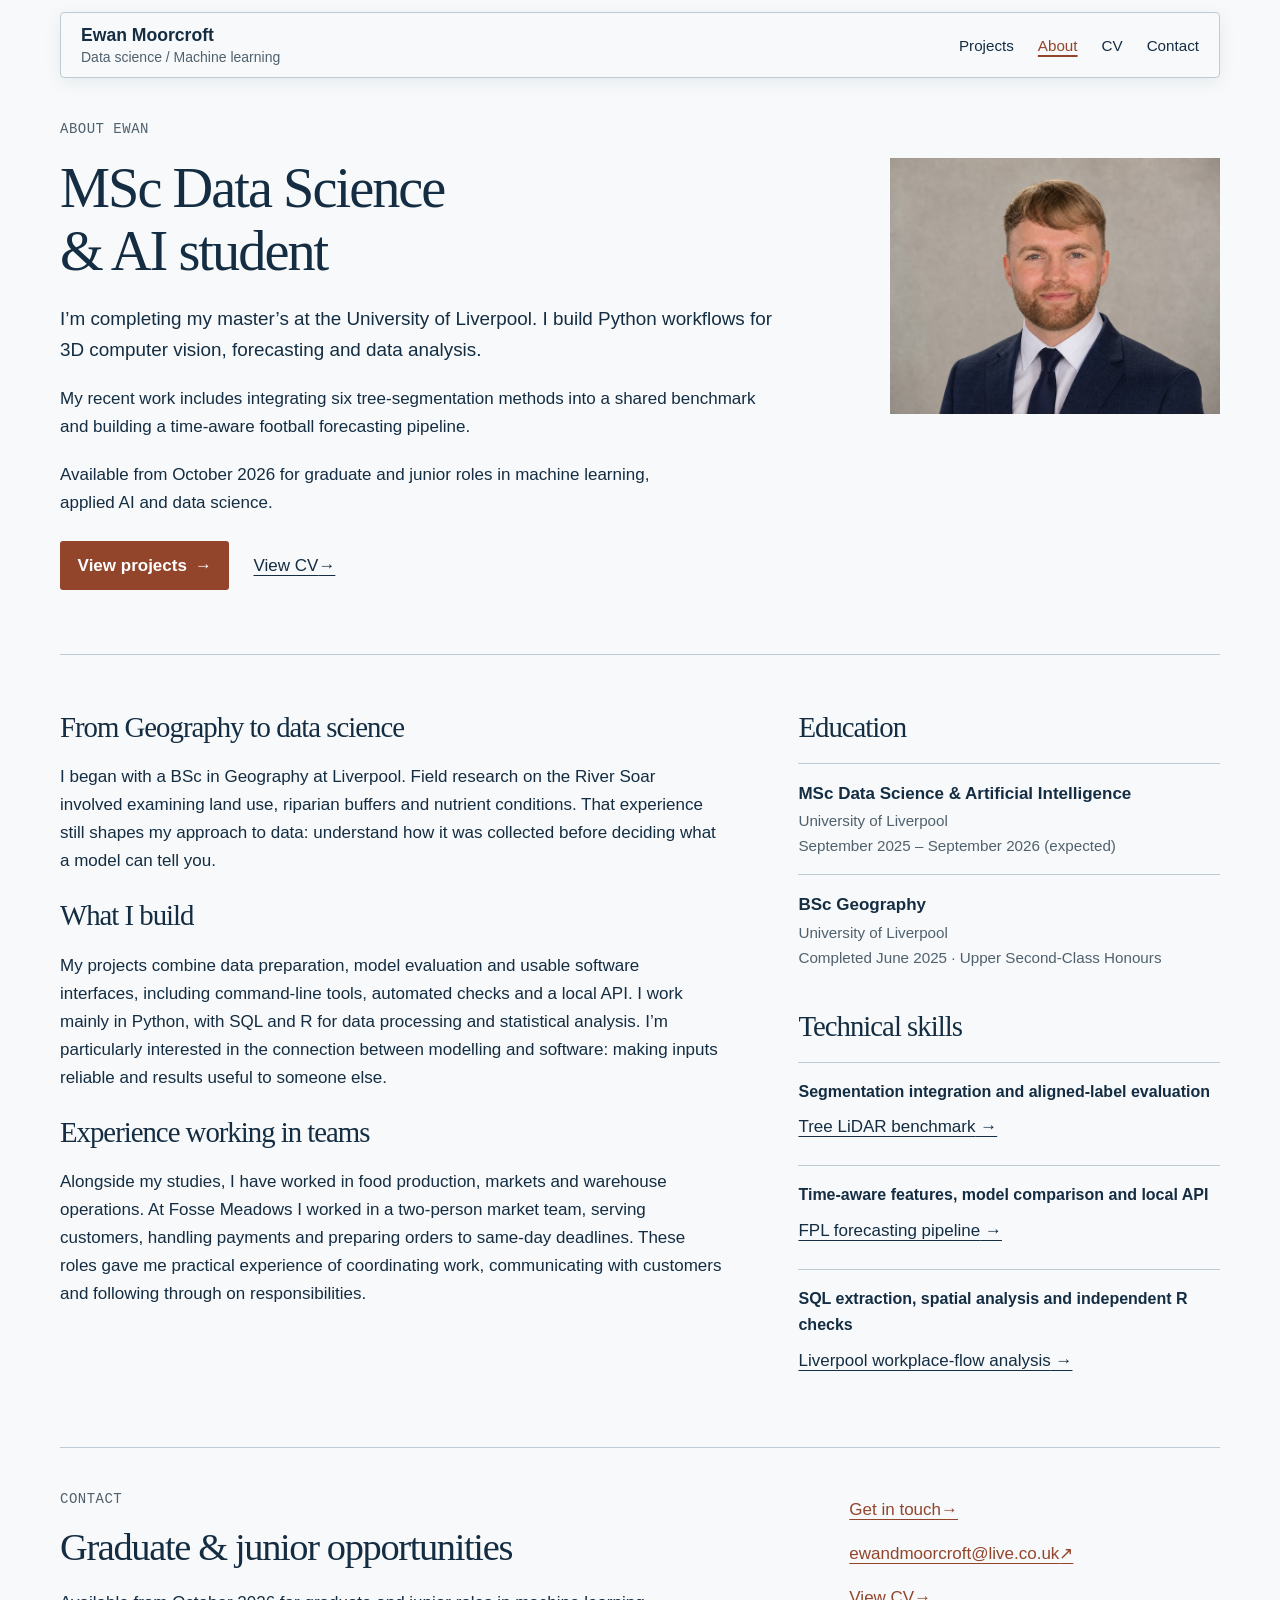
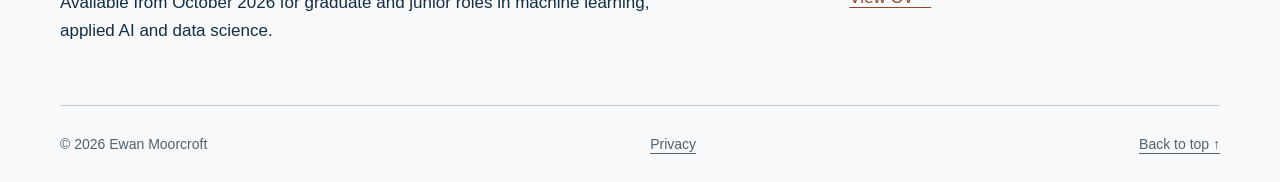
==== commit 97c72f92: "Update website" ====
--- a/about/index.html
+++ b/about/index.html
@@ -1 +1 @@
-<!doctype html><html lang="en-GB"><head><meta charset="utf-8"><meta name="viewport" content="width=device-width, initial-scale=1"><title>About | Ewan Moorcroft</title><meta name="description" content="Meet Ewan Moorcroft: MSc Data Science and AI student, Geography graduate and early-career machine-learning practitioner."><meta name="theme-color" content="#f7f9fa"><link rel="canonical" href="https://ewanmoorcroft.github.io/about/"><meta property="og:type" content="website"><meta property="og:title" content="About | Ewan Moorcroft"><meta property="og:description" content="Meet Ewan Moorcroft: MSc Data Science and AI student, Geography graduate and early-career machine-learning practitioner."><meta property="og:url" content="https://ewanmoorcroft.github.io/about/"><meta name="twitter:card" content="summary_large_image"><meta name="twitter:title" content="About | Ewan Moorcroft"><meta name="twitter:description" content="Meet Ewan Moorcroft: MSc Data Science and AI student, Geography graduate and early-career machine-learning practitioner."><meta property="og:image" content="https://ewanmoorcroft.github.io/assets/social-preview.png"><meta property="og:image:alt" content="Ewan Moorcroft — Data science and machine learning"><meta name="twitter:image" content="https://ewanmoorcroft.github.io/assets/social-preview.png"><link rel="icon" type="image/svg+xml" href="/favicon.svg"><link rel="stylesheet" href="/styles.css"></head><body><a class="skip-link" href="#main">Skip to content</a><header class="masthead wrap"><a class="identity" href="/" aria-label="Ewan Moorcroft home">Ewan Moorcroft<span>Data science / Machine learning</span></a><nav aria-label="Main navigation"><a href="/projects/">Projects</a><a href="/about/" aria-current="page">About</a><a href="/cv/">CV</a><a href="/contact/">Contact</a></nav></header><main id="main" tabindex="-1"><section id="about" class="about-band"><div class="wrap about-grid"><div><p class="eyebrow"><span>ABOUT</span> From Geography to machine learning</p><h1>Curious about data.<br><em>Careful with conclusions.</em></h1><img class="portrait" src="/assets/ewan-moorcroft.jpg" width="720" height="557" loading="lazy" alt="Ewan Moorcroft"></div><div class="about-copy"><p>I’m Ewan, an MSc Data Science and AI student at the University of Liverpool. My current work centres on machine-learning evaluation, 3D computer vision and forecasting. I’m looking for graduate and junior opportunities where I can keep developing those skills through useful, well-tested software.</p><p>Before this, I studied Geography. That background still shapes how I approach data: I pay attention to where measurements come from, the scale they describe and the conclusions they can support. My undergraduate field research on the River Soar examined riparian buffers, land use and nutrient conditions. Working with observations from real places made data quality and uncertainty practical concerns.</p><h2>Education</h2><dl class="education"><div><dt>MSc Data Science &amp; Artificial Intelligence</dt><dd>University of Liverpool<br>September 2025 – September 2026 (expected)</dd></div><div><dt>BSc Geography</dt><dd>University of Liverpool<br>Completed June 2025 · Upper Second-Class Honours</dd></div></dl></div></div></section><section class="wrap text-page about-story"><h2>From measurements to models</h2><p>The transition into data science gave me more ways to investigate those questions. In the Liverpool workplace-flow project, I used SQL and spatial tools to reduce a national table to a clear local question. Checking the numerical results independently in R helped separate an implementation check from the much harder question of whether the model adequately described the world.</p><p>My dissertation applies that same attention to a different kind of data: individual trees in UAV LiDAR point clouds. I integrated existing segmentation methods into a shared evaluation workflow. The architectures belong to their original authors; my contribution is making predictions comparable, preserving the identity of result routes and checking how the aggregate scores are reconstructed.</p><p>Forecasting adds another constraint: time. In my FPL project, a feature is only useful if it could have existed when the prediction was made. That led me to focus on snapshot validation, as-of features and chronological evaluation before interpreting differences between models. A small improvement over a recent-form baseline is a useful result when its limits are clear.</p><h2>Practical work, inspectable results</h2><p>I enjoy the part of a project where modelling meets software: defining accepted inputs, making failures understandable and giving someone else a way to inspect the output. My projects include command-line interfaces, automated checks and local packaging. I distinguish these from operating a public production service, which the portfolio does not claim.</p><p>Alongside my studies, I have worked in food production, markets and warehouse operations. At Fosse Meadows I worked in a two-person market team, serving customers, handling payments and preparing orders against same-day deadlines. These roles required clear communication and reliable follow-through, even when the work was very different from writing Python.</p><p>I want to bring that combination of technical curiosity and practical care to an early-career role. The case studies show the decisions I can explain today, including what each result leaves unresolved. My CV gives the shorter version, and I’m happy to discuss the implementation or the next improvement over email.</p></section><section class="wrap toolkit"><div><p class="eyebrow">SKILLS IN CONTEXT</p><h2>Tools & practice</h2><p>The implementation is linked beside the tools.</p></div><dl><div><dt>Programming &amp; data</dt><dd>Python, SQL, R, pandas, NumPy, DuckDB<br><a class="" href="/projects/fpl-forecasting/">See this in a project<span aria-hidden="true"> →</span></a></dd></div><div><dt>Analytics &amp; ML</dt><dd>scikit-learn, PyTorch, statistical modelling, chronological evaluation<br><a class="" href="/projects/tree-lidar-benchmark/">See this in a project<span aria-hidden="true"> →</span></a></dd></div><div><dt>Spatial work</dt><dd>GeoPandas, QGIS, spatial statistics, cartography<br><a class="" href="/projects/liverpool-urban-accessibility/">See this in a project<span aria-hidden="true"> →</span></a></dd></div><div><dt>Engineering practice</dt><dd>Git, pytest, Docker, GitHub Actions, Linux/HPC, SLURM, command-line tools<br><a class="" href="/projects/fpl-forecasting/">See this in a project<span aria-hidden="true"> →</span></a></dd></div></dl></section><section id="contact" class="wrap contact" aria-labelledby="contact-title"><div><p class="eyebrow">GRADUATE & JUNIOR OPPORTUNITIES</p><h2 id="contact-title">Let’s talk about the work.</h2><p>Available from October 2026 for graduate and junior roles in machine learning, applied AI and data science.</p></div><div class="contact-links"><a class="" href="/contact/">Get in touch<span aria-hidden="true"> →</span></a><a class="" href="mailto:ewandmoorcroft@live.co.uk">ewandmoorcroft@live.co.uk<span aria-hidden="true"> ↗</span></a><a class="" href="/cv/">View CV<span aria-hidden="true"> →</span></a></div></section></main><footer class="wrap footer"><span>© 2026 Ewan Moorcroft</span><a href="/privacy/">Privacy</a><a href="#main">Back to top ↑</a></footer></body></html>+<!doctype html><html lang="en-GB"><head><meta charset="utf-8"><meta name="viewport" content="width=device-width, initial-scale=1"><title>About | Ewan Moorcroft</title><meta name="description" content="Meet Ewan Moorcroft: MSc Data Science and AI student, Geography graduate and early-career machine-learning practitioner."><meta name="theme-color" content="#f7f9fa"><link rel="canonical" href="https://ewanmoorcroft.github.io/about/"><meta property="og:type" content="website"><meta property="og:title" content="About | Ewan Moorcroft"><meta property="og:description" content="Meet Ewan Moorcroft: MSc Data Science and AI student, Geography graduate and early-career machine-learning practitioner."><meta property="og:url" content="https://ewanmoorcroft.github.io/about/"><meta name="twitter:card" content="summary_large_image"><meta name="twitter:title" content="About | Ewan Moorcroft"><meta name="twitter:description" content="Meet Ewan Moorcroft: MSc Data Science and AI student, Geography graduate and early-career machine-learning practitioner."><meta property="og:image" content="https://ewanmoorcroft.github.io/assets/social-preview.png"><meta property="og:image:alt" content="Ewan Moorcroft — Data science and machine learning"><meta name="twitter:image" content="https://ewanmoorcroft.github.io/assets/social-preview.png"><link rel="icon" type="image/svg+xml" href="/favicon.svg"><link rel="stylesheet" href="/styles.css"></head><body><a class="skip-link" href="#main">Skip to content</a><header class="masthead wrap"><a class="identity" href="/" aria-label="Ewan Moorcroft home">Ewan Moorcroft<span>Data science / Machine learning</span></a><nav aria-label="Main navigation"><a href="/projects/">Projects</a><a href="/about/" aria-current="page">About</a><a href="/cv/">CV</a><a href="/contact/">Contact</a></nav></header><main id="main" tabindex="-1"><section id="about" class="about-opening wrap"><div class="about-intro"><p class="eyebrow">ABOUT EWAN</p><h1>MSc Data Science<br>& AI student</h1><p class="introduction">I’m completing my master’s at the University of Liverpool. I build Python workflows for 3D computer vision, forecasting and data analysis.</p><p>My recent work includes integrating six tree-segmentation methods into a shared benchmark and building a time-aware football forecasting pipeline.</p><p class="availability">Available from October 2026 for graduate and junior roles in machine learning, applied AI and data science.</p><div class="actions"><a class="primary-link" href="/projects/">View projects<span aria-hidden="true"> →</span></a><a class="" href="/cv/">View CV<span aria-hidden="true"> →</span></a></div></div><img class="portrait" src="/assets/ewan-moorcroft.jpg" width="720" height="557" loading="eager" alt="Ewan Moorcroft"></section><div class="wrap about-support"><section><h2>From Geography to data science</h2><p>I began with a BSc in Geography at Liverpool. Field research on the River Soar involved examining land use, riparian buffers and nutrient conditions. That experience still shapes my approach to data: understand how it was collected before deciding what a model can tell you.</p><h2>What I build</h2><p>My projects combine data preparation, model evaluation and usable software interfaces, including command-line tools, automated checks and a local API. I work mainly in Python, with SQL and R for data processing and statistical analysis. I’m particularly interested in the connection between modelling and software: making inputs reliable and results useful to someone else.</p><h2>Experience working in teams</h2><p>Alongside my studies, I have worked in food production, markets and warehouse operations. At Fosse Meadows I worked in a two-person market team, serving customers, handling payments and preparing orders to same-day deadlines. These roles gave me practical experience of coordinating work, communicating with customers and following through on responsibilities.</p></section><aside><section><h2>Education</h2><dl class="education"><div><dt>MSc Data Science &amp; Artificial Intelligence</dt><dd>University of Liverpool<br>September 2025 – September 2026 (expected)</dd></div><div><dt>BSc Geography</dt><dd>University of Liverpool<br>Completed June 2025 · Upper Second-Class Honours</dd></div></dl></section><section><h2>Technical skills</h2><dl class="skill-evidence"><div><dt>Segmentation integration and aligned-label evaluation</dt><dd><a class="" href="/projects/tree-lidar-benchmark/#verification">Tree LiDAR benchmark<span aria-hidden="true"> →</span></a></dd></div><div><dt>Time-aware features, model comparison and local API</dt><dd><a class="" href="/projects/fpl-forecasting/#verification">FPL forecasting pipeline<span aria-hidden="true"> →</span></a></dd></div><div><dt>SQL extraction, spatial analysis and independent R checks</dt><dd><a class="" href="/projects/liverpool-urban-accessibility/#verification">Liverpool workplace-flow analysis<span aria-hidden="true"> →</span></a></dd></div></dl></section></aside></div><section id="contact" class="wrap contact" aria-labelledby="contact-title"><div><p class="eyebrow">CONTACT</p><h2 id="contact-title">Graduate & junior opportunities</h2><p>Available from October 2026 for graduate and junior roles in machine learning, applied AI and data science.</p></div><div class="contact-links"><a class="" href="/contact/">Get in touch<span aria-hidden="true"> →</span></a><a class="" href="mailto:ewandmoorcroft@live.co.uk">ewandmoorcroft@live.co.uk<span aria-hidden="true"> ↗</span></a><a class="" href="/cv/">View CV<span aria-hidden="true"> →</span></a></div></section></main><footer class="wrap footer"><span>© 2026 Ewan Moorcroft</span><a href="/privacy/">Privacy</a><a href="#main">Back to top ↑</a></footer></body></html>
--- a/styles.css
+++ b/styles.css
@@ -7,27 +7,25 @@
   --accent: #93452c;
   --hover: #642b18;
   --focus: #a34419;
-  --success: #276446;
-  --warning: #805400;
-  --error: #a02222;
   --space-1: 0.5rem;
   --space-2: 1rem;
   --space-3: 1.5rem;
   --space-4: 2rem;
   --space-5: 3rem;
   --space-6: 4.5rem;
-  --space-7: 6rem;
   --body: -apple-system, BlinkMacSystemFont, "Segoe UI", sans-serif;
   --editorial: Georgia, "Times New Roman", serif;
   --technical: "SFMono-Regular", Consolas, monospace;
   --motion: 160ms ease;
+  --header-clearance: 7rem;
+  --header-shadow: 0 4px 18px rgb(20 45 66 / 7%);
 }
 * {
   box-sizing: border-box;
 }
 html {
   scroll-behavior: smooth;
-  scroll-padding-top: 2rem;
+  scroll-padding-top: var(--header-clearance);
 }
 body {
   margin: 0;
@@ -42,49 +40,50 @@
 }
 a {
   color: inherit;
-  text-underline-offset: 0.3em;
+  text-underline-offset: 0.25em;
   text-decoration-thickness: 1px;
   transition: color var(--motion);
 }
 a:hover {
   color: var(--accent);
 }
+a,
+summary,
+[tabindex="0"] {
+  scroll-margin-block: 1rem 2rem;
+}
 a:focus-visible,
-summary:focus-visible {
+summary:focus-visible,
+[tabindex="0"]:focus-visible {
   outline: 3px solid var(--focus);
-  outline-offset: 5px;
-  border-radius: 1px;
+  outline-offset: 4px;
 }
 main:focus {
   outline: none;
 }
 p {
-  margin: 0 0 var(--space-3);
+  margin: 0 0 1.25rem;
 }
 h1,
 h2,
 h3 {
   font-family: var(--editorial);
   font-weight: 400;
-  line-height: 1.1;
-  margin: 0;
+  line-height: 1.12;
+  letter-spacing: -0.035em;
+  margin: 0 0 1.25rem;
+  overflow-wrap: anywhere;
   text-wrap: balance;
-  overflow-wrap: anywhere;
 }
 h1 {
-  font-size: clamp(3.5rem, 6.7vw, 6.25rem);
-  letter-spacing: -0.055em;
+  font-size: clamp(2.6rem, 5.3vw, 4.7rem);
+  max-width: 24ch;
 }
 h2 {
-  font-size: clamp(2.35rem, 4vw, 3.5rem);
-  letter-spacing: -0.04em;
+  font-size: clamp(1.8rem, 3vw, 2.7rem);
 }
 h3 {
-  font-size: clamp(2rem, 3vw, 2.8rem);
-  letter-spacing: -0.035em;
-}
-em {
-  font-weight: 400;
+  font-size: clamp(1.5rem, 2.5vw, 2.1rem);
 }
 img {
   display: block;
@@ -97,560 +96,701 @@
   margin: 0;
 }
 .wrap {
-  width: min(1160px, calc(100% - 96px));
+  width: min(1160px, calc(100% - 80px));
   margin-inline: auto;
 }
+.eyebrow,
+.tools {
+  font-family: var(--technical);
+  font-size: 0.875rem;
+  line-height: 1.6;
+}
+.eyebrow {
+  text-transform: uppercase;
+  letter-spacing: 0.035em;
+  color: var(--muted);
+  margin-bottom: 1rem;
+}
+.eyebrow > span {
+  color: var(--accent);
+  margin-right: 1rem;
+}
+.source-note,
+.status-note,
+figcaption,
+.footer {
+  font-size: 0.875rem;
+  color: var(--muted);
+}
+.introduction {
+  font-size: 1.18rem;
+  line-height: 1.65;
+  max-width: 68ch;
+}
+.availability {
+  max-width: 68ch;
+}
+/* Navigation: compact, always visible, no client-side menu. */
 .masthead {
+  position: sticky;
+  top: 8px;
+  z-index: 5;
   display: flex;
   align-items: center;
   justify-content: space-between;
-  gap: var(--space-3);
-  padding-block: 27px;
-  border-bottom: 1px solid var(--border);
+  gap: 1.5rem;
+  margin-top: 12px;
+  padding: 10px 20px;
+  border: 1px solid var(--border);
+  border-radius: 4px;
+  background: var(--canvas);
+  box-shadow: var(--header-shadow);
 }
 .identity {
   text-decoration: none;
+  font-size: 1.1rem;
   font-weight: 650;
-  font-size: 1.15rem;
   line-height: 1.4;
 }
 .identity span {
   display: block;
+  font-size: 0.875rem;
+  font-weight: 400;
   color: var(--muted);
-  font-size: 0.79rem;
-  font-weight: 400;
 }
 nav {
   display: flex;
   flex-wrap: wrap;
-  gap: var(--space-4);
+  gap: 1.5rem;
 }
 nav a {
+  display: inline-flex;
+  align-items: center;
   min-height: 44px;
-  display: flex;
-  align-items: center;
-  font-size: 0.94rem;
   text-decoration: none;
+  font-size: 0.95rem;
 }
 nav a:hover {
   text-decoration: underline;
 }
-.intro {
-  display: grid;
-  grid-template-columns: 1fr 270px;
-  column-gap: var(--space-6);
-  padding-block: var(--space-6) var(--space-7);
-  align-items: end;
-}
-.eyebrow,
-.figure-label,
-.tools {
-  font-family: var(--technical);
-  font-size: 0.72rem;
-  letter-spacing: 0.045em;
-  line-height: 1.7;
-}
-.eyebrow {
-  margin-bottom: var(--space-3);
-  text-transform: uppercase;
-  color: var(--muted);
-}
-.eyebrow > span {
+.masthead nav a[aria-current] {
   color: var(--accent);
-  margin-right: var(--space-2);
-}
-.intro h1 {
-  margin-bottom: var(--space-4);
-}
-.intro h1 em {
-  color: var(--accent);
-}
-.introduction {
-  max-width: 620px;
-  font-size: 1.18rem;
-  line-height: 1.7;
-}
+  text-decoration: underline;
+  text-decoration-thickness: 2px;
+}
+.skip-link {
+  position: fixed;
+  top: 8px;
+  left: 8px;
+  z-index: 10;
+  transform: translateY(-180%);
+  background: var(--text);
+  color: white;
+  padding: 12px 20px;
+}
+.skip-link:focus {
+  transform: translateY(0);
+}
+.actions {
+  display: flex;
+  flex-wrap: wrap;
+  gap: 0.75rem 1.5rem;
+  align-items: center;
+  margin: 1.5rem 0;
+}
+.actions a,
 .text-link {
   display: inline-flex;
   align-items: center;
-  gap: var(--space-1);
   min-height: 44px;
+}
+.text-link {
   color: var(--accent);
-  text-decoration: underline;
   font-weight: 550;
 }
-.text-link:hover {
-  color: var(--hover);
-}
-.text-link span {
-  display: inline-block;
-  transition: transform var(--motion);
-}
-.text-link:hover span {
-  transform: translateX(3px);
-}
-.now {
-  border-top: 2px solid var(--text);
-  padding-top: var(--space-3);
-  margin-bottom: var(--space-1);
-}
-.now h2 {
-  font-family: var(--technical);
-  letter-spacing: 0.045em;
-}
-.now p {
-  font-size: 0.97rem;
-}
-.note {
-  display: block;
-  font-family: var(--editorial);
-  font-style: italic;
-  color: var(--muted);
-  font-size: 1.05rem;
-  line-height: 1.55;
+.primary-link {
+  background: var(--accent);
+  color: white;
+  padding: 0.65rem 1.1rem;
+  border-radius: 3px;
+  text-decoration: none;
+  font-weight: 550;
+  gap: 0.5rem;
+}
+.primary-link:hover {
+  background: var(--hover);
+  color: white;
+}
+/* Home and project index have distinct reading depths. */
+.intro {
+  padding-block: 3rem 2.5rem;
+}
+.intro-main {
+  max-width: 850px;
+}
+.intro h1 em {
+  color: var(--accent);
 }
 .section-heading {
   display: flex;
+  align-items: baseline;
   justify-content: space-between;
-  align-items: baseline;
-  gap: var(--space-3);
-  border-top: 1px solid var(--text);
-  padding-block: var(--space-4);
-}
-.section-heading h2 {
-  font-size: 2rem;
+  gap: 2rem;
+  border-top: 1px solid var(--border);
+  padding-block: 1.75rem 0.5rem;
 }
 .section-heading p {
-  font-size: 0.92rem;
   color: var(--muted);
-  margin: 0;
-}
-.project {
-  border-bottom: 1px solid var(--border);
-  padding-block: var(--space-4) var(--space-6);
-}
-.project-copy h3 {
-  margin-bottom: var(--space-3);
-}
-.project-copy > p:not(.eyebrow, .tools) {
-  max-width: 66ch;
-}
-.project-role,
-.outcome {
-  font-size: 0.94rem;
-  color: var(--muted);
-}
-.project-role strong {
-  color: var(--text);
-  display: block;
+}
+.home-preview,
+.work-entry {
+  display: grid;
+  grid-template-columns: 1fr 1fr;
+  gap: 3rem;
+  border-top: 1px solid var(--border);
+  padding-block: 2.5rem;
+  align-items: start;
+}
+.home-preview h3 a,
+.work-entry h2 a {
+  text-decoration: none;
+}
+.home-preview h3 a:hover,
+.work-entry h2 a:hover {
+  text-decoration: underline;
+}
+.home-preview .study-figure {
+  max-width: 520px;
+}
+.result-line {
+  border-left: 3px solid var(--accent);
+  padding-left: 1rem;
+}
+.about-teaser {
+  padding-block: 2.5rem 3rem;
+  border-top: 1px solid var(--border);
+}
+.about-teaser p {
+  max-width: 68ch;
+}
+.page-intro {
+  padding-block: 3rem 1.5rem;
+}
+.project-facts div {
+  margin-bottom: 1rem;
+}
+.project-facts dt {
   font-weight: 600;
-  margin-bottom: 0.25rem;
-}
-.tools {
-  color: var(--muted);
-  margin-bottom: var(--space-1);
-  letter-spacing: 0;
-}
-.project-map {
-  display: grid;
-  grid-template-columns: 1fr 1.12fr;
-  gap: var(--space-6);
-  align-items: start;
-}
-.map-figure {
-  padding: var(--space-3);
-  background: var(--surface);
-}
-.map-figure img {
-  background: #fff;
-}
-figure > a {
-  display: block;
-}
-figcaption {
-  margin-top: var(--space-2);
-  font-size: 0.8rem;
-  color: var(--muted);
-  line-height: 1.6;
-}
-.figure-label {
-  display: block;
-  color: var(--text);
-  margin-bottom: 0.25rem;
+  font-size: 0.95rem;
+}
+.project-facts dd {
+  font-size: 1rem;
+}
+.other-work {
+  border-top: 1px solid var(--border);
+  padding-block: 2.5rem;
+  max-width: 80ch;
+}
+.other-work h3 {
+  font-size: 1.5rem;
+}
+.learning-archive {
+  margin-top: 2rem;
+  border-top: 1px solid var(--border);
+  padding-top: 1.25rem;
+}
+.learning-archive > p {
+  margin-top: 1rem;
+}
+.learning-archive li {
+  margin-block: 1.5rem;
 }
 summary {
   cursor: pointer;
-  padding-block: var(--space-1);
   min-height: 44px;
-  text-decoration: underline;
-  text-underline-offset: 0.2em;
-  color: var(--text);
-}
-details p {
-  margin: 0;
-}
-.project-trees {
-  padding-top: var(--space-6);
-}
-.project-trees .project-copy {
+  padding-block: 0.5rem;
+  font-size: 1rem;
+}
+/* About: useful opening first in both DOM and visual order. */
+.about-opening {
   display: grid;
-  grid-template-columns: 1fr 1fr;
-  column-gap: var(--space-6);
-}
-.project-trees .eyebrow,
-.project-trees h3 {
-  grid-column: 1;
-}
-.project-trees h3 {
-  grid-row: 2 / span 2;
-  max-width: 18ch;
-}
-.project-trees .project-copy > p:not(.eyebrow) {
-  grid-column: 2;
-}
-.project-trees .project-copy > p:nth-child(3) {
-  grid-row: 1 / span 2;
-}
-.project-trees .project-copy > a {
-  grid-column: 2;
-  justify-self: start;
-}
-.project-trees figure {
-  margin-top: var(--space-4);
-}
-.project-trees figcaption {
-  max-width: 90ch;
-}
-.project-forecast {
-  padding-top: var(--space-6);
+  grid-template-columns: minmax(0, 1.8fr) minmax(220px, 1fr);
+  gap: 3rem;
+  align-items: start;
+  padding-block: 2.5rem;
+}
+.about-opening h1 {
+  font-size: clamp(2.35rem, 4.4vw, 4rem);
+}
+.portrait {
+  max-width: 330px;
+  margin-top: 2.5rem;
+  justify-self: end;
+}
+.about-support {
   display: grid;
-  grid-template-columns: 1.15fr 1fr;
-  gap: var(--space-6);
-}
-.forecast-note {
-  border-left: 1px solid var(--border);
-  padding-left: var(--space-5);
-  align-self: center;
-}
-.pullquote {
-  font: 2.1rem/1.25 var(--editorial);
-  letter-spacing: -0.025em;
-}
-.forecast-note > p:not(.pullquote, .eyebrow) {
+  grid-template-columns: minmax(0, 1.6fr) minmax(0, 1fr);
+  gap: 4rem;
+  padding-block: 2rem 3rem;
+  border-top: 1px solid var(--border);
+}
+.about-support h2 {
+  font-size: 1.8rem;
+  margin-top: 1.5rem;
+}
+.about-support p {
+  max-width: 70ch;
+}
+.education div,
+.skill-evidence div {
+  padding-block: 1rem;
+  border-top: 1px solid var(--border);
+}
+.education dt,
+.skill-evidence dt {
+  font-weight: 550;
+}
+.education dd {
   color: var(--muted);
-  font-size: 0.96rem;
-}
-.other-work {
+  font-size: 0.95rem;
+}
+.skill-evidence dt {
+  font-size: 1rem;
+}
+.skill-evidence a {
+  display: inline-block;
+  padding-block: 0.5rem;
+  min-height: 44px;
+}
+/* Case studies: output, result, then optional technical depth. */
+.case-study {
+  padding-top: 1.5rem;
+}
+.breadcrumb {
+  gap: 0.5rem 1.2rem;
+  color: var(--muted);
+  align-items: center;
+  font-size: 0.875rem;
+}
+.breadcrumb a {
+  font-size: 0.875rem;
+}
+.breadcrumb span {
+  overflow-wrap: anywhere;
+}
+.case-intro {
+  padding-block: 1.5rem 1rem;
+  max-width: 900px;
+}
+.case-intro h1 {
+  font-size: clamp(2.5rem, 4.6vw, 4.2rem);
+}
+.contribution-lead {
+  font-weight: 550;
+  max-width: 70ch;
+}
+.case-output {
+  max-width: 950px;
+  margin: 0 auto 2.5rem;
+}
+.case-output .map-figure {
+  max-width: 700px;
+  margin-inline: auto;
+}
+.case-overview {
+  padding-block: 1.75rem 1rem;
+  border-block: 1px solid var(--border);
+  margin-bottom: 2rem;
+  max-width: 85ch;
+}
+.case-overview h2 {
+  font-size: 1.8rem;
+}
+.case-grid {
   display: grid;
-  grid-template-columns: 1fr 2fr;
-  gap: var(--space-5);
-  padding-block: var(--space-5) var(--space-6);
-}
-.other-work h3 {
-  font-size: 1.55rem;
-}
-.other-work ul {
+  grid-template-columns: minmax(180px, 1fr) minmax(0, 3fr);
+  gap: 3rem;
+  padding-top: 1rem;
+}
+.case-facts h2 {
+  font-size: 1.5rem;
+}
+.case-facts nav {
+  display: flex;
+  flex-direction: column;
+  gap: 0.15rem;
+  margin-bottom: 1.5rem;
+}
+.case-facts nav a {
+  font-size: 1rem;
+  overflow-wrap: anywhere;
+}
+.case-copy {
+  min-width: 0;
+  max-width: 75ch;
+  overflow-wrap: anywhere;
+}
+.case-copy section {
+  margin-bottom: 2.5rem;
+}
+.case-copy h2 {
+  font-size: 2rem;
+}
+.case-copy ol:not(.workflow) {
+  padding-left: 1.5rem;
+}
+.case-copy li {
+  padding-left: 0.3rem;
+  margin-bottom: 1rem;
+}
+.case-copy li::marker {
+  color: var(--accent);
+}
+.workflow {
+  display: grid;
+  grid-template-columns: repeat(2, minmax(0, 1fr));
+  gap: 1px;
   list-style: none;
   padding: 0;
+  background: var(--border);
+  border: 1px solid var(--border);
+  margin: 1.5rem 0;
+}
+.workflow li {
   margin: 0;
-}
-.other-work li {
-  padding-block: 0 var(--space-3);
-}
-.other-work li a {
-  display: inline-flex;
+  padding: 1rem;
+  background: var(--surface);
+  font-size: 1rem;
+}
+.table-region {
+  max-width: 100%;
+  overflow: auto;
+  margin: 1.5rem 0;
+}
+table {
+  width: 100%;
+  border-collapse: collapse;
+  font-size: 0.95rem;
+}
+caption {
+  text-align: left;
+  font-weight: 600;
+  margin-bottom: 1rem;
+}
+th,
+td {
+  text-align: left;
+  vertical-align: top;
+  padding: 0.8rem 0.65rem;
+  border-bottom: 1px solid var(--border);
+}
+thead th {
+  background: var(--surface);
+}
+tbody th {
+  font-weight: 500;
+}
+td {
+  font-variant-numeric: tabular-nums;
+}
+.case-limits {
+  border-left: 2px solid var(--border);
+  padding-left: 1.5rem;
+}
+.evidence-links {
+  padding-left: 1.2rem;
+}
+.evidence-links a {
+  display: inline-block;
+  min-height: 44px;
+  padding-block: 8px;
+}
+.next-project {
+  justify-content: space-between;
+  gap: 1rem;
+  margin-block: 2rem;
+  padding-top: 1rem;
+  border-top: 1px solid var(--border);
+}
+/* Authentic figures retain dimensions, captions and full-size access. */
+.study-figure {
+  margin: 0;
+  min-width: 0;
+}
+.study-figure > a {
+  display: block;
+}
+.study-figure img {
+  background: var(--surface);
+}
+figcaption {
+  line-height: 1.6;
+  overflow-wrap: anywhere;
+  margin-top: 0.8rem;
+}
+figcaption a {
+  display: inline-block;
+  min-height: 24px;
+}
+.image-credit {
+  margin-top: 0.5rem;
+}
+.map-figure {
+  padding: 1rem;
+  background: var(--surface);
+}
+.case-copy .study-figure {
+  margin-block: 1.5rem;
+}
+.pipeline-preview {
+  background: var(--surface);
+  padding: 1.5rem;
+}
+.pipeline-preview .workflow {
+  grid-template-columns: 1fr;
+}
+.pipeline-preview .workflow li {
+  background: var(--canvas);
+}
+.forecast-results {
+  max-width: 760px;
+  margin-inline: auto;
+  padding: 1.5rem;
+  background: var(--surface);
+}
+.figure-heading {
+  font-size: 1.8rem;
+}
+.forecast-results dl > div {
+  margin-bottom: 1rem;
+}
+.forecast-results dt {
+  font-size: 1rem;
+}
+.forecast-results dd {
+  display: flex;
   align-items: center;
-  min-height: 44px;
-  gap: var(--space-1);
-}
-.other-work li span:not(a span) {
-  display: block;
-  color: var(--muted);
-  font-size: 0.94rem;
-}
-.about-band {
-  background: var(--text);
-  color: var(--canvas);
-  padding-block: var(--space-6);
-}
-.about-grid {
+  gap: 0.75rem;
+  min-width: 0;
+}
+.result-bar {
+  display: inline-block;
+  height: 14px;
+  background: var(--accent);
+}
+.forecast-results strong {
+  font-size: 1rem;
+  font-variant-numeric: tabular-nums;
+}
+/* Utility pages and context-aware contact. */
+.text-page {
+  max-width: 820px;
+  padding-block: 2.5rem 3rem;
+  overflow-wrap: anywhere;
+}
+.text-page h1 {
+  margin-bottom: 1.5rem;
+}
+.text-page section {
+  margin-top: 2.5rem;
+}
+.text-page h2 {
+  font-size: 2rem;
+}
+.cv-item {
+  margin-bottom: 1.5rem;
+}
+.cv-item h3 {
+  font-size: 1.4rem;
+  margin-bottom: 0.5rem;
+}
+.cv-item p {
+  margin-bottom: 0.5rem;
+}
+.cv-links {
+  display: flex;
+  flex-direction: column;
+  align-items: flex-start;
+  margin: 1.5rem 0;
+}
+.cv-links a {
+  display: inline-block;
+  padding-block: 0.4rem;
+  min-height: 40px;
+}
+.contact-email {
+  display: inline-block;
+  font-size: clamp(1.2rem, 3vw, 1.65rem);
+  color: var(--accent);
+  margin: 0 0 1.5rem;
+  padding-block: 0.4rem;
+  overflow-wrap: anywhere;
+}
+.contact {
   display: grid;
-  grid-template-columns: 1fr 1.15fr;
-  gap: var(--space-6);
-}
-.about-band .eyebrow,
-.about-band .eyebrow span {
-  color: #c6d3dd;
-}
-.about-copy p {
-  font-size: 1.08rem;
-}
-.education {
-  margin-top: var(--space-5);
-  border-top: 1px solid #688090;
-}
-.education > div {
-  padding-top: var(--space-3);
-}
-.education dt {
-  font-size: 0.98rem;
-}
-.education dd {
-  color: #c6d3dd;
-  font-size: 0.89rem;
-}
-.toolkit {
-  display: grid;
-  grid-template-columns: 1fr 1.15fr;
-  gap: var(--space-6);
-  padding-block: var(--space-6);
-}
-.toolkit h2 {
-  font-size: 2.7rem;
-  margin-bottom: var(--space-3);
-}
-.toolkit > div > p:last-child {
-  color: var(--muted);
-  font-size: 0.96rem;
-}
-.toolkit dl > div {
-  border-top: 1px solid var(--border);
-  padding-block: var(--space-3);
-}
-.toolkit dt {
-  font-size: 0.96rem;
-  font-weight: 600;
-}
-.toolkit dd {
-  font-size: 0.96rem;
-  color: var(--muted);
-}
-.contact {
-  border-top: 1px solid var(--text);
-  padding-block: var(--space-5) var(--space-6);
-  display: flex;
-  justify-content: space-between;
-  gap: var(--space-5);
-  align-items: center;
+  grid-template-columns: minmax(0, 2fr) minmax(0, 1fr);
+  gap: 3rem;
+  padding-block: 2.5rem;
+  border-top: 1px solid var(--border);
 }
 .contact h2 {
-  margin-bottom: var(--space-3);
-}
-.contact p:last-child {
-  color: var(--muted);
-  margin: 0;
-  font-size: 0.96rem;
+  font-size: clamp(1.8rem, 3vw, 2.5rem);
+}
+.contact p {
+  max-width: 65ch;
 }
 .contact-links {
   display: flex;
   flex-direction: column;
   align-items: flex-start;
-  flex-shrink: 0;
+  overflow-wrap: anywhere;
 }
 .contact-links a {
-  display: flex;
+  display: inline-flex;
   align-items: center;
-  min-height: 48px;
-  gap: var(--space-1);
+  min-height: 44px;
   color: var(--accent);
 }
 .footer {
-  border-top: 1px solid var(--border);
-  padding-block: var(--space-3);
-  font-size: 0.8rem;
-  color: var(--muted);
   display: flex;
   justify-content: space-between;
-  gap: var(--space-2);
   align-items: center;
+  flex-wrap: wrap;
+  gap: 1rem;
+  padding-block: 1rem;
+  border-top: 1px solid var(--border);
 }
 .footer a {
-  min-height: 44px;
   display: inline-flex;
   align-items: center;
-}
-.skip-link {
-  position: fixed;
-  top: 8px;
-  left: 8px;
-  transform: translateY(-180%);
-  padding: 12px 20px;
-  background: var(--text);
-  color: white;
-  z-index: 10;
-}
-.skip-link:focus {
-  transform: translateY(0);
+  min-height: 44px;
 }
 .not-found {
+  padding-block: 3rem;
   min-height: 65vh;
-  padding-block: var(--space-6);
-}
-.not-found h1 {
-  margin-bottom: var(--space-4);
-}
-@media (min-width: 1600px) {
-  .intro {
-    padding-block: var(--space-7);
-  }
+}
+.sr-only {
+  position: absolute;
+  width: 1px;
+  height: 1px;
+  overflow: hidden;
+  clip-path: inset(50%);
+  white-space: nowrap;
 }
 @media (max-width: 1000px) {
   .wrap {
-    width: calc(100% - 64px);
-  }
-  .intro {
-    grid-template-columns: 1fr 225px;
-    gap: var(--space-4);
-  }
-  .project-map,
-  .project-forecast,
-  .project-trees .project-copy,
-  .about-grid,
-  .toolkit {
-    gap: var(--space-4);
-  }
-  .forecast-note {
-    padding-left: var(--space-4);
+    width: calc(100% - 48px);
+  }
+  .home-preview,
+  .work-entry,
+  .about-opening,
+  .about-support,
+  .case-grid {
+    gap: 2rem;
+  }
+  .about-opening {
+    grid-template-columns: minmax(0, 1.6fr) minmax(180px, 1fr);
   }
 }
 @media (max-width: 700px) {
+  :root {
+    --header-clearance: 7.5rem;
+  }
   .wrap {
-    width: calc(100% - 40px);
+    width: calc(100% - 32px);
   }
   .masthead {
-    padding-block: var(--space-2);
-    gap: var(--space-1);
+    display: block;
+    padding: 6px 12px;
+    margin-top: 8px;
   }
   .identity {
-    font-size: 0.95rem;
+    font-size: 1rem;
   }
   .identity span {
-    font-size: 0.66rem;
-  }
-  nav {
-    gap: 0.9rem;
-  }
-  nav a {
-    font-size: 0.81rem;
-  }
-  .intro {
-    display: block;
-    padding-block: var(--space-5);
-  }
-  h1 {
-    font-size: clamp(3.35rem, 11.7vw, 5rem);
+    display: none;
+  }
+  .masthead nav {
+    justify-content: space-between;
+    gap: 0 0.8rem;
+  }
+  .masthead nav a {
+    font-size: 0.875rem;
+    min-height: 40px;
+  }
+  .intro,
+  .page-intro,
+  .text-page {
+    padding-top: 1.75rem;
   }
   .intro h1 {
-    margin-bottom: var(--space-3);
+    font-size: clamp(2.4rem, 8.8vw, 3.5rem);
   }
   .introduction {
-    font-size: 1.07rem;
-  }
-  .now {
-    margin-top: var(--space-4);
-    padding-top: var(--space-2);
-    border-top-width: 1px;
-  }
-  .now .eyebrow {
-    margin-bottom: var(--space-1);
-  }
-  .now .note {
-    display: none;
-  }
-  .now p {
-    margin-bottom: 0;
+    font-size: 1.075rem;
   }
   .section-heading {
     display: block;
-    padding-block: var(--space-3);
-  }
-  .section-heading h2 {
-    margin-bottom: var(--space-1);
-  }
-  .project-map,
-  .project-forecast,
-  .project-trees .project-copy,
-  .about-grid,
-  .toolkit,
-  .other-work {
-    display: block;
-  }
-  .project {
-    padding-block: var(--space-3) var(--space-5);
-  }
-  .project + .project {
-    padding-top: var(--space-5);
-  }
-  .project h3 {
-    max-width: 22ch;
-  }
-  .map-figure {
-    margin-top: var(--space-4);
-    padding: var(--space-2);
-  }
-  .project-trees figure {
-    margin-top: var(--space-3);
-  }
-  .forecast-note {
-    margin-top: var(--space-4);
-    padding: var(--space-3) 0 0;
-    border-left: none;
-    border-top: 1px solid var(--border);
-  }
-  .pullquote {
-    font-size: 2rem;
-  }
-  .other-work {
-    padding-block: var(--space-4) var(--space-5);
-  }
-  .other-work h3 {
-    margin-bottom: var(--space-3);
-  }
-  .about-band {
-    padding-block: var(--space-5);
-  }
-  .about-grid h2 {
-    margin-bottom: var(--space-4);
-  }
-  .toolkit {
-    padding-block: var(--space-5);
-  }
-  .toolkit dl {
-    margin-top: var(--space-4);
-  }
+    padding-top: 1.5rem;
+  }
+  .home-preview,
+  .work-entry,
+  .about-opening,
+  .about-support,
+  .case-grid,
   .contact {
     display: block;
-    padding-block: var(--space-4) var(--space-5);
+  }
+  .home-preview,
+  .work-entry {
+    padding-block: 1.75rem;
+  }
+  .home-preview .study-figure,
+  .work-entry .study-figure {
+    margin-top: 1.5rem;
+    max-width: none;
+  }
+  .about-opening {
+    padding-top: 1.5rem;
+    padding-bottom: 2rem;
+  }
+  .about-opening h1 {
+    font-size: clamp(2.1rem, 7.8vw, 3rem);
+  }
+  .about-opening .actions {
+    margin-bottom: 0;
+  }
+  .portrait {
+    margin-top: 1.5rem;
+    max-width: 280px;
+  }
+  .about-support {
+    padding-top: 0.75rem;
+  }
+  .about-support aside {
+    margin-top: 2rem;
+  }
+  .case-intro h1 {
+    font-size: clamp(2.25rem, 8vw, 3.3rem);
+  }
+  .case-facts nav {
+    display: grid;
+    grid-template-columns: repeat(2, minmax(0, 1fr));
+  }
+  .case-facts nav a {
+    min-width: 0;
+  }
+  .workflow {
+    grid-template-columns: 1fr;
+  }
+  .case-output {
+    margin-bottom: 1.5rem;
+  }
+  .case-copy h2 {
+    font-size: 1.8rem;
   }
   .contact-links {
-    margin-top: var(--space-3);
-  }
-  .footer {
-    flex-wrap: wrap;
-    gap: var(--space-1);
-  }
-  .footer > span:nth-child(2) {
-    display: none;
-  }
-}
-@media (max-width: 359px) {
-  h1 {
-    font-size: 2.8rem;
-  }
-  .wrap {
-    width: calc(100% - 32px);
-  }
-  .masthead {
-    flex-wrap: wrap;
-  }
-  nav {
-    gap: var(--space-3);
-  }
-  .identity span {
-    font-size: 0.72rem;
-  }
-  .eyebrow {
-    font-size: 0.68rem;
+    margin-top: 1rem;
   }
 }
 @media (prefers-reduced-motion: reduce) {
@@ -662,535 +802,6 @@
   *::after {
     transition: none !important;
     animation: none !important;
-  }
-}
-
-.portrait {
-  max-width: 340px;
-  margin-top: var(--space-4);
-  border-radius: 2px;
-}
-@media (max-width: 700px) {
-  .portrait {
-    max-width: 280px;
-    margin-bottom: var(--space-4);
-  }
-}
-
-/* Shared floating navigation and editorial page layouts. */
-:root {
-  --header-clearance: 8rem;
-  --header-shadow: 0 4px 18px rgb(20 45 66 / 7%);
-}
-html {
-  scroll-padding-top: var(--header-clearance);
-}
-.masthead {
-  position: sticky;
-  top: 12px;
-  z-index: 5;
-  margin-top: 16px;
-  padding: 12px 24px;
-  border: 1px solid var(--border);
-  border-radius: 4px;
-  background: var(--canvas);
-  box-shadow: var(--header-shadow);
-}
-.masthead nav {
-  gap: 24px;
-}
-.masthead nav a[aria-current] {
-  color: var(--accent);
-  text-decoration: underline;
-  text-decoration-thickness: 2px;
-}
-a,
-summary {
-  scroll-margin-top: var(--header-clearance);
-  scroll-margin-bottom: 2rem;
-}
-main {
-  scroll-margin-top: var(--header-clearance);
-}
-.home-work {
-  padding-bottom: var(--space-4);
-}
-.preview-row {
-  display: grid;
-  grid-template-columns: 50px 1fr;
-  gap: var(--space-3);
-  padding-block: var(--space-4);
-  border-bottom: 1px solid var(--border);
-}
-.preview-row > .eyebrow {
-  padding-top: 3px;
-  color: var(--accent);
-}
-.preview-row h3 {
-  font-size: clamp(1.8rem, 3vw, 2.5rem);
-  margin-bottom: var(--space-2);
-}
-.preview-row h3 a {
-  text-decoration: none;
-}
-.preview-row h3 a:hover {
-  text-decoration: underline;
-}
-.preview-row p:last-child {
-  max-width: 70ch;
-  margin: 0;
-}
-.about-teaser {
-  padding-block: var(--space-5) var(--space-6);
-}
-.about-teaser h2 {
-  margin-bottom: var(--space-3);
-}
-.about-teaser > p:not(.eyebrow) {
-  max-width: 65ch;
-}
-.page-intro {
-  padding-block: var(--space-6) var(--space-5);
-}
-.page-intro h1 {
-  margin-bottom: var(--space-4);
-  font-size: clamp(3rem, 6vw, 5.5rem);
-}
-.work-entry {
-  display: grid;
-  grid-template-columns: 1fr 1fr;
-  gap: var(--space-6);
-  padding-block: var(--space-5);
-  border-top: 1px solid var(--border);
-  align-items: start;
-}
-.work-entry h2 {
-  font-size: clamp(2rem, 3vw, 3rem);
-  margin-bottom: var(--space-3);
-}
-.work-entry h2 a {
-  text-decoration: none;
-}
-.work-entry h2 a:hover {
-  text-decoration: underline;
-}
-.work-entry .study-figure {
-  max-width: 470px;
-}
-.work-entry .forecast-note {
-  margin-block: var(--space-3);
-}
-.image-credit {
-  margin-top: var(--space-1);
-  margin-bottom: 0;
-}
-.other-work h2 {
-  font-size: 1.55rem;
-}
-.about-band {
-  margin-top: var(--space-5);
-}
-.about-grid h1 {
-  font-size: clamp(2.8rem, 4.5vw, 4.3rem);
-}
-.case-study {
-  padding-top: var(--space-4);
-}
-.breadcrumb {
-  gap: var(--space-2);
-  align-items: center;
-  color: var(--muted);
-  font-size: 0.9rem;
-}
-.breadcrumb span {
-  overflow-wrap: anywhere;
-}
-.case-intro {
-  padding-block: var(--space-4) var(--space-5);
-}
-.case-intro h1 {
-  max-width: 20ch;
-  font-size: clamp(2.8rem, 5.5vw, 5rem);
-  margin-bottom: var(--space-4);
-}
-.case-intro .introduction {
-  max-width: 780px;
-}
-.case-grid {
-  display: grid;
-  grid-template-columns: 1fr 2fr;
-  gap: var(--space-6);
-  border-top: 1px solid var(--border);
-  padding-top: var(--space-5);
-}
-.case-facts h2 {
-  font-size: 1.7rem;
-  margin-bottom: var(--space-3);
-}
-.case-facts dt {
-  font-weight: 600;
-  font-size: 0.88rem;
-  margin-top: var(--space-3);
-}
-.case-facts dd {
-  font-size: 0.94rem;
-  color: var(--muted);
-}
-.case-facts .text-link {
-  margin-top: var(--space-3);
-}
-.case-copy section {
-  margin-bottom: var(--space-5);
-}
-.case-copy h2 {
-  font-size: 2rem;
-  margin-bottom: var(--space-3);
-}
-.case-copy ol {
-  padding-left: var(--space-3);
-}
-.case-copy li {
-  margin-bottom: var(--space-3);
-  padding-left: var(--space-1);
-}
-.case-copy li::marker {
-  color: var(--accent);
-}
-.case-limits {
-  border-left: 2px solid var(--border);
-  padding-left: var(--space-3);
-}
-.case-image {
-  margin-block: var(--space-4) var(--space-5);
-}
-.case-image .map-figure {
-  max-width: 720px;
-  margin-inline: auto;
-}
-.next-project {
-  display: flex;
-  justify-content: space-between;
-  border-top: 1px solid var(--border);
-  padding-block: var(--space-3) var(--space-5);
-}
-.next-project a {
-  max-width: 100%;
-  overflow-wrap: anywhere;
-}
-@media (max-width: 700px) {
-  :root {
-    --header-clearance: 10rem;
-  }
-  .masthead {
-    flex-direction: column;
-    align-items: stretch;
-    padding: 10px 14px 4px;
-    gap: 4px;
-  }
-  .masthead .identity {
-    font-size: 0.95rem;
-  }
-  .masthead .identity span {
-    display: none;
-  }
-  .masthead nav {
-    justify-content: space-between;
-    column-gap: 12px;
-    row-gap: 0;
-  }
-  .masthead nav a {
-    font-size: 0.82rem;
-  }
-  .preview-row {
-    grid-template-columns: 24px minmax(0, 1fr);
-    gap: var(--space-2);
-  }
-  .work-entry,
-  .case-grid {
-    display: block;
-  }
-  .work-entry {
-    padding-block: var(--space-4);
-  }
-  .work-entry .study-figure {
-    margin-top: var(--space-3);
-  }
-  .page-intro {
-    padding-block: var(--space-5) var(--space-3);
-  }
-  .case-facts {
-    padding-bottom: var(--space-4);
-    margin-bottom: var(--space-4);
-    border-bottom: 1px solid var(--border);
-  }
-  .case-intro {
-    padding-bottom: var(--space-3);
-  }
-  .case-grid {
-    padding-top: var(--space-4);
-  }
-  .case-intro h1 {
-    font-size: clamp(2.5rem, 9.8vw, 4rem);
-  }
-  .next-project {
-    flex-direction: column;
-    align-items: flex-start;
-    gap: var(--space-1);
-  }
-  .other-work h2 {
-    margin-bottom: var(--space-3);
-  }
-}
-.case-copy,
-figcaption {
-  overflow-wrap: anywhere;
-}
-
-/* Employment portfolio: shared reading layouts and evidence components. */
-.eyebrow,
-.tools,
-.source-note,
-.status-note,
-figcaption,
-.footer,
-.identity span,
-.breadcrumb {
-  font-size: 0.875rem;
-}
-.sr-only {
-  position: absolute;
-  width: 1px;
-  height: 1px;
-  padding: 0;
-  overflow: hidden;
-  clip-path: inset(50%);
-  white-space: nowrap;
-}
-.intro {
-  padding-top: var(--space-6);
-  padding-bottom: var(--space-6);
-}
-.intro h1 {
-  font-size: clamp(2.8rem, 5.6vw, 5rem);
-}
-.actions {
-  display: flex;
-  flex-wrap: wrap;
-  gap: 1rem 1.8rem;
-  align-items: center;
-  margin: 1.5rem 0;
-}
-.actions a,
-.direct-contact a,
-.cv-links a,
-.case-facts nav a {
-  padding: 0.45rem 0;
-}
-.work-entry h3 {
-  margin: 0.7rem 0 1.3rem;
-}
-.result-line {
-  border-left: 3px solid var(--accent);
-  padding-left: 1rem;
-  color: var(--text);
-}
-.practice {
-  padding: var(--space-5) 0;
-  border-top: 1px solid var(--border);
-}
-.practice-grid {
-  display: grid;
-  grid-template-columns: repeat(3, 1fr);
-  gap: 2rem;
-  margin-top: 2rem;
-}
-.practice-grid h3 {
-  font-size: 1.65rem;
-  margin-bottom: 1rem;
-}
-.other-work li {
-  display: block;
-  padding: 1.5rem 0;
-}
-.other-work h3 {
-  font-size: 1.6rem;
-  margin-bottom: 0.7rem;
-}
-.other-work p {
-  max-width: 72ch;
-}
-.case-intro h1 {
-  font-size: clamp(2.8rem, 5vw, 4.7rem);
-  max-width: 22ch;
-}
-.case-overview {
-  border-block: 1px solid var(--border);
-  padding: 2rem 0 1rem;
-  max-width: 85ch;
-  margin-bottom: 3rem;
-}
-.case-overview h2 {
-  font-size: 1.8rem;
-  margin-bottom: 1.5rem;
-}
-.case-facts nav {
-  display: flex;
-  flex-direction: column;
-  gap: 0.35rem;
-  margin: 1.5rem 0;
-}
-.case-copy {
-  min-width: 0;
-  max-width: 75ch;
-}
-.case-copy h2 {
-  font-size: clamp(1.8rem, 3vw, 2.4rem);
-  margin-bottom: 1.2rem;
-}
-.case-copy section {
-  scroll-margin-top: var(--header-clearance);
-}
-.workflow {
-  list-style: none;
-  padding: 0;
-  display: grid;
-  grid-template-columns: 1fr 1fr;
-  gap: 1px;
-  background: var(--border);
-  border: 1px solid var(--border);
-  margin: 1.5rem 0 2rem;
-}
-.workflow li {
-  background: var(--surface);
-  padding: 1rem;
-  margin: 0;
-  font-size: 1rem;
-}
-.decisions li {
-  margin-bottom: 1.5rem;
-}
-.table-region {
-  max-width: 100%;
-  overflow: auto;
-  margin: 2rem 0;
-}
-table {
-  width: 100%;
-  border-collapse: collapse;
-  font-size: 0.95rem;
-}
-caption {
-  text-align: left;
-  font-weight: 600;
-  margin-bottom: 1rem;
-}
-th,
-td {
-  padding: 0.8rem 0.65rem;
-  text-align: left;
-  vertical-align: top;
-  border-bottom: 1px solid var(--border);
-}
-thead th {
-  background: var(--surface);
-}
-tbody th {
-  font-weight: 500;
-}
-td {
-  font-variant-numeric: tabular-nums;
-}
-.table-region:focus-visible {
-  outline: 3px solid var(--focus);
-  outline-offset: 3px;
-}
-.evidence-links {
-  padding-left: 1.2rem;
-}
-.evidence-links li {
-  margin-bottom: 0.8rem;
-}
-.case-copy .study-figure {
-  margin: 2rem 0;
-}
-.text-page {
-  max-width: 820px;
-  padding-top: var(--space-6);
-  padding-bottom: var(--space-5);
-}
-.text-page h1 {
-  font-size: clamp(3rem, 6vw, 5rem);
-  margin-bottom: 1.5rem;
-}
-.text-page section {
-  margin-top: 3rem;
-}
-.text-page h2 {
-  font-size: 2rem;
-  margin-bottom: 1.25rem;
-}
-.cv-item {
-  margin-bottom: 1.8rem;
-}
-.cv-item h3 {
-  font-size: 1.4rem;
-  margin-bottom: 0.6rem;
-}
-.cv-item p {
-  margin-bottom: 0.5rem;
-}
-.cv-links,
-.direct-contact {
-  display: flex;
-  flex-direction: column;
-  align-items: flex-start;
-  gap: 0.5rem;
-  margin: 2rem 0;
-  overflow-wrap: anywhere;
-}
-.status-note,
-.source-note {
-  color: var(--muted);
-}
-.study-figure a {
-  display: block;
-}
-figcaption a {
-  display: inline-block !important;
-}
-.about-copy h2 {
-  font-size: 2rem;
-  margin-top: 3rem;
-}
-@media (max-width: 700px) {
-  .practice-grid {
-    grid-template-columns: 1fr;
-    gap: 1rem;
-  }
-  .intro {
-    padding-top: 2.5rem;
-    padding-bottom: 2.5rem;
-  }
-  .case-grid {
-    display: block;
-  }
-  .case-facts nav {
-    display: grid;
-    grid-template-columns: 1fr 1fr;
-  }
-  .text-page {
-    padding-top: 2.5rem;
-  }
-  .masthead nav a {
-    min-height: 44px;
-    display: inline-flex;
-    align-items: center;
-  }
-  .workflow {
-    grid-template-columns: 1fr;
-  }
-  .contact-links {
-    overflow-wrap: anywhere;
   }
 }
 @media print {
@@ -1207,42 +818,3 @@
     max-width: none;
   }
 }
-.cv-page .education dd {
-  color: var(--muted);
-}
-.case-copy ol.workflow {
-  padding: 0;
-}
-.case-copy .workflow li {
-  padding: 1rem;
-  margin: 0;
-}
-.case-facts nav a {
-  font-size: 1rem;
-}
-@media (max-width: 700px) {
-  .masthead nav a {
-    font-size: 0.875rem;
-  }
-}
-.case-facts nav a {
-  min-width: 0;
-  overflow-wrap: anywhere;
-}
-@media (max-width: 700px) {
-  .case-facts nav {
-    grid-template-columns: repeat(2, minmax(0, 1fr));
-  }
-}
-.about-story h2 {
-  font-size: 2rem;
-  margin: 2rem 0 1.5rem;
-}
-.text-page {
-  overflow-wrap: anywhere;
-}
-.evidence-links a {
-  display: inline-block;
-  min-height: 44px;
-  padding-block: 8px;
-}
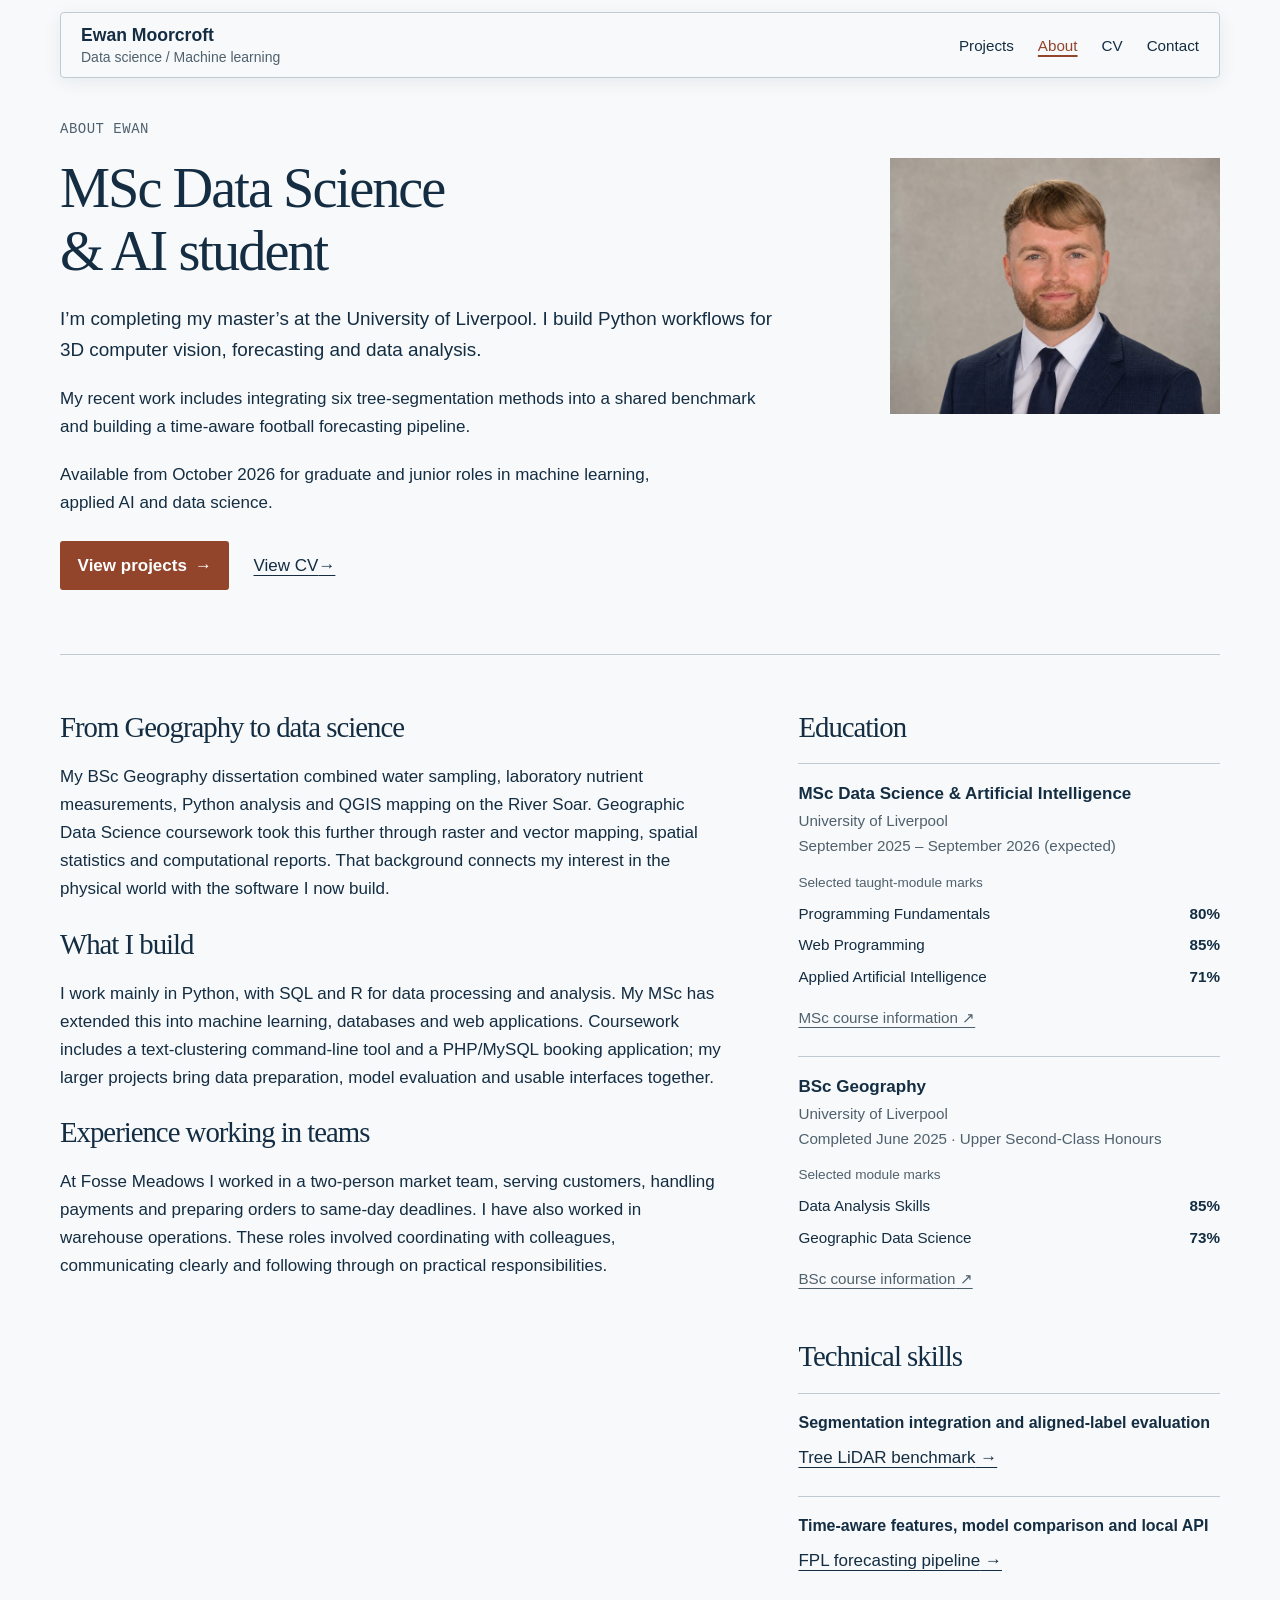
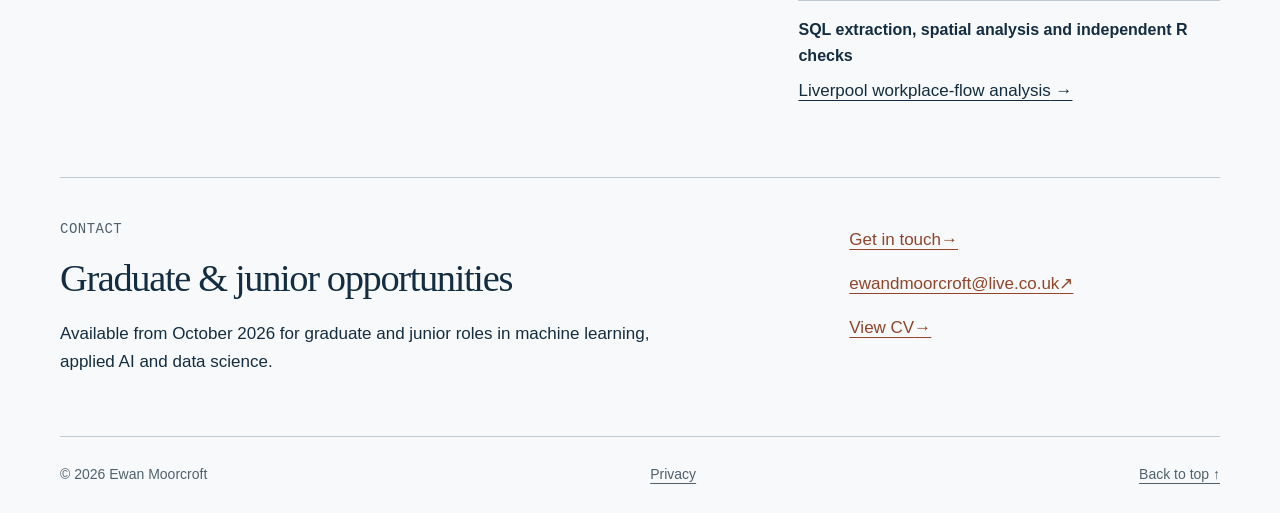
==== commit 35a3bfd9: "Update website" ====
--- a/about/index.html
+++ b/about/index.html
@@ -1 +1 @@
-<!doctype html><html lang="en-GB"><head><meta charset="utf-8"><meta name="viewport" content="width=device-width, initial-scale=1"><title>About | Ewan Moorcroft</title><meta name="description" content="Meet Ewan Moorcroft: MSc Data Science and AI student, Geography graduate and early-career machine-learning practitioner."><meta name="theme-color" content="#f7f9fa"><link rel="canonical" href="https://ewanmoorcroft.github.io/about/"><meta property="og:type" content="website"><meta property="og:title" content="About | Ewan Moorcroft"><meta property="og:description" content="Meet Ewan Moorcroft: MSc Data Science and AI student, Geography graduate and early-career machine-learning practitioner."><meta property="og:url" content="https://ewanmoorcroft.github.io/about/"><meta name="twitter:card" content="summary_large_image"><meta name="twitter:title" content="About | Ewan Moorcroft"><meta name="twitter:description" content="Meet Ewan Moorcroft: MSc Data Science and AI student, Geography graduate and early-career machine-learning practitioner."><meta property="og:image" content="https://ewanmoorcroft.github.io/assets/social-preview.png"><meta property="og:image:alt" content="Ewan Moorcroft — Data science and machine learning"><meta name="twitter:image" content="https://ewanmoorcroft.github.io/assets/social-preview.png"><link rel="icon" type="image/svg+xml" href="/favicon.svg"><link rel="stylesheet" href="/styles.css"></head><body><a class="skip-link" href="#main">Skip to content</a><header class="masthead wrap"><a class="identity" href="/" aria-label="Ewan Moorcroft home">Ewan Moorcroft<span>Data science / Machine learning</span></a><nav aria-label="Main navigation"><a href="/projects/">Projects</a><a href="/about/" aria-current="page">About</a><a href="/cv/">CV</a><a href="/contact/">Contact</a></nav></header><main id="main" tabindex="-1"><section id="about" class="about-opening wrap"><div class="about-intro"><p class="eyebrow">ABOUT EWAN</p><h1>MSc Data Science<br>& AI student</h1><p class="introduction">I’m completing my master’s at the University of Liverpool. I build Python workflows for 3D computer vision, forecasting and data analysis.</p><p>My recent work includes integrating six tree-segmentation methods into a shared benchmark and building a time-aware football forecasting pipeline.</p><p class="availability">Available from October 2026 for graduate and junior roles in machine learning, applied AI and data science.</p><div class="actions"><a class="primary-link" href="/projects/">View projects<span aria-hidden="true"> →</span></a><a class="" href="/cv/">View CV<span aria-hidden="true"> →</span></a></div></div><img class="portrait" src="/assets/ewan-moorcroft.jpg" width="720" height="557" loading="eager" alt="Ewan Moorcroft"></section><div class="wrap about-support"><section><h2>From Geography to data science</h2><p>I began with a BSc in Geography at Liverpool. Field research on the River Soar involved examining land use, riparian buffers and nutrient conditions. That experience still shapes my approach to data: understand how it was collected before deciding what a model can tell you.</p><h2>What I build</h2><p>My projects combine data preparation, model evaluation and usable software interfaces, including command-line tools, automated checks and a local API. I work mainly in Python, with SQL and R for data processing and statistical analysis. I’m particularly interested in the connection between modelling and software: making inputs reliable and results useful to someone else.</p><h2>Experience working in teams</h2><p>Alongside my studies, I have worked in food production, markets and warehouse operations. At Fosse Meadows I worked in a two-person market team, serving customers, handling payments and preparing orders to same-day deadlines. These roles gave me practical experience of coordinating work, communicating with customers and following through on responsibilities.</p></section><aside><section><h2>Education</h2><dl class="education"><div><dt>MSc Data Science &amp; Artificial Intelligence</dt><dd>University of Liverpool<br>September 2025 – September 2026 (expected)</dd></div><div><dt>BSc Geography</dt><dd>University of Liverpool<br>Completed June 2025 · Upper Second-Class Honours</dd></div></dl></section><section><h2>Technical skills</h2><dl class="skill-evidence"><div><dt>Segmentation integration and aligned-label evaluation</dt><dd><a class="" href="/projects/tree-lidar-benchmark/#verification">Tree LiDAR benchmark<span aria-hidden="true"> →</span></a></dd></div><div><dt>Time-aware features, model comparison and local API</dt><dd><a class="" href="/projects/fpl-forecasting/#verification">FPL forecasting pipeline<span aria-hidden="true"> →</span></a></dd></div><div><dt>SQL extraction, spatial analysis and independent R checks</dt><dd><a class="" href="/projects/liverpool-urban-accessibility/#verification">Liverpool workplace-flow analysis<span aria-hidden="true"> →</span></a></dd></div></dl></section></aside></div><section id="contact" class="wrap contact" aria-labelledby="contact-title"><div><p class="eyebrow">CONTACT</p><h2 id="contact-title">Graduate & junior opportunities</h2><p>Available from October 2026 for graduate and junior roles in machine learning, applied AI and data science.</p></div><div class="contact-links"><a class="" href="/contact/">Get in touch<span aria-hidden="true"> →</span></a><a class="" href="mailto:ewandmoorcroft@live.co.uk">ewandmoorcroft@live.co.uk<span aria-hidden="true"> ↗</span></a><a class="" href="/cv/">View CV<span aria-hidden="true"> →</span></a></div></section></main><footer class="wrap footer"><span>© 2026 Ewan Moorcroft</span><a href="/privacy/">Privacy</a><a href="#main">Back to top ↑</a></footer></body></html>+<!doctype html><html lang="en-GB"><head><meta charset="utf-8"><meta name="viewport" content="width=device-width, initial-scale=1"><title>About | Ewan Moorcroft</title><meta name="description" content="Meet Ewan Moorcroft: MSc Data Science and AI student, Geography graduate and early-career machine-learning practitioner."><meta name="theme-color" content="#f7f9fa"><link rel="canonical" href="https://ewanmoorcroft.github.io/about/"><meta property="og:type" content="website"><meta property="og:title" content="About | Ewan Moorcroft"><meta property="og:description" content="Meet Ewan Moorcroft: MSc Data Science and AI student, Geography graduate and early-career machine-learning practitioner."><meta property="og:url" content="https://ewanmoorcroft.github.io/about/"><meta name="twitter:card" content="summary_large_image"><meta name="twitter:title" content="About | Ewan Moorcroft"><meta name="twitter:description" content="Meet Ewan Moorcroft: MSc Data Science and AI student, Geography graduate and early-career machine-learning practitioner."><meta property="og:image" content="https://ewanmoorcroft.github.io/assets/social-preview.png"><meta property="og:image:alt" content="Ewan Moorcroft — Data science and machine learning"><meta name="twitter:image" content="https://ewanmoorcroft.github.io/assets/social-preview.png"><link rel="icon" type="image/svg+xml" href="/favicon.svg"><link rel="stylesheet" href="/styles.css"></head><body><a class="skip-link" href="#main">Skip to content</a><header class="masthead wrap"><a class="identity" href="/" aria-label="Ewan Moorcroft home">Ewan Moorcroft<span>Data science / Machine learning</span></a><nav aria-label="Main navigation"><a href="/projects/">Projects</a><a href="/about/" aria-current="page">About</a><a href="/cv/">CV</a><a href="/contact/">Contact</a></nav></header><main id="main" tabindex="-1"><section id="about" class="about-opening wrap"><div class="about-intro"><p class="eyebrow">ABOUT EWAN</p><h1>MSc Data Science<br>& AI student</h1><p class="introduction">I’m completing my master’s at the University of Liverpool. I build Python workflows for 3D computer vision, forecasting and data analysis.</p><p>My recent work includes integrating six tree-segmentation methods into a shared benchmark and building a time-aware football forecasting pipeline.</p><p class="availability">Available from October 2026 for graduate and junior roles in machine learning, applied AI and data science.</p><div class="actions"><a class="primary-link" href="/projects/">View projects<span aria-hidden="true"> →</span></a><a class="" href="/cv/">View CV<span aria-hidden="true"> →</span></a></div></div><img class="portrait" src="/assets/ewan-moorcroft.jpg" width="720" height="557" loading="eager" alt="Ewan Moorcroft"></section><div class="wrap about-support"><section><h2>From Geography to data science</h2><p>My BSc Geography dissertation combined water sampling, laboratory nutrient measurements, Python analysis and QGIS mapping on the River Soar. Geographic Data Science coursework took this further through raster and vector mapping, spatial statistics and computational reports. That background connects my interest in the physical world with the software I now build.</p><h2>What I build</h2><p>I work mainly in Python, with SQL and R for data processing and analysis. My MSc has extended this into machine learning, databases and web applications. Coursework includes a text-clustering command-line tool and a PHP/MySQL booking application; my larger projects bring data preparation, model evaluation and usable interfaces together.</p><h2>Experience working in teams</h2><p>At Fosse Meadows I worked in a two-person market team, serving customers, handling payments and preparing orders to same-day deadlines. I have also worked in warehouse operations. These roles involved coordinating with colleagues, communicating clearly and following through on practical responsibilities.</p></section><aside><section><h2>Education</h2><dl class="education"><div><dt>MSc Data Science &amp; Artificial Intelligence</dt><dd>University of Liverpool<br>September 2025 – September 2026 (expected)<p class="module-label">Selected taught-module marks</p><ul class="module-marks"><li><span>Programming Fundamentals</span><strong>80%</strong></li><li><span>Web Programming</span><strong>85%</strong></li><li><span>Applied Artificial Intelligence</span><strong>71%</strong></li></ul><a class="course-link" href="https://www.liverpool.ac.uk/courses/data-science-and-artificial-intelligence-msc">MSc course information<span aria-hidden="true"> ↗</span></a></dd></div><div><dt>BSc Geography</dt><dd>University of Liverpool<br>Completed June 2025 · Upper Second-Class Honours<p class="module-label">Selected module marks</p><ul class="module-marks"><li><span>Data Analysis Skills</span><strong>85%</strong></li><li><span>Geographic Data Science</span><strong>73%</strong></li></ul><a class="course-link" href="https://www.liverpool.ac.uk/courses/geography-bsc-hons">BSc course information<span aria-hidden="true"> ↗</span></a></dd></div></dl></section><section><h2>Technical skills</h2><dl class="skill-evidence"><div><dt>Segmentation integration and aligned-label evaluation</dt><dd><a class="" href="/projects/tree-lidar-benchmark/#verification">Tree LiDAR benchmark<span aria-hidden="true"> →</span></a></dd></div><div><dt>Time-aware features, model comparison and local API</dt><dd><a class="" href="/projects/fpl-forecasting/#verification">FPL forecasting pipeline<span aria-hidden="true"> →</span></a></dd></div><div><dt>SQL extraction, spatial analysis and independent R checks</dt><dd><a class="" href="/projects/liverpool-urban-accessibility/#verification">Liverpool workplace-flow analysis<span aria-hidden="true"> →</span></a></dd></div></dl></section></aside></div><section id="contact" class="wrap contact" aria-labelledby="contact-title"><div><p class="eyebrow">CONTACT</p><h2 id="contact-title">Graduate & junior opportunities</h2><p>Available from October 2026 for graduate and junior roles in machine learning, applied AI and data science.</p></div><div class="contact-links"><a class="" href="/contact/">Get in touch<span aria-hidden="true"> →</span></a><a class="" href="mailto:ewandmoorcroft@live.co.uk">ewandmoorcroft@live.co.uk<span aria-hidden="true"> ↗</span></a><a class="" href="/cv/">View CV<span aria-hidden="true"> →</span></a></div></section></main><footer class="wrap footer"><span>© 2026 Ewan Moorcroft</span><a href="/privacy/">Privacy</a><a href="#main">Back to top ↑</a></footer></body></html>
--- a/styles.css
+++ b/styles.css
@@ -294,6 +294,9 @@
 .other-work h3 {
   font-size: 1.5rem;
 }
+.coursework-item {
+  margin-block: 1.5rem;
+}
 .learning-archive {
   margin-top: 2rem;
   border-top: 1px solid var(--border);
@@ -353,6 +356,31 @@
 .education dd {
   color: var(--muted);
   font-size: 0.95rem;
+}
+.education .module-label {
+  margin: 0.85rem 0 0.35rem;
+  font-size: 0.85rem;
+}
+.module-marks {
+  list-style: none;
+  padding: 0;
+  margin: 0;
+  color: var(--text);
+}
+.module-marks li {
+  display: flex;
+  justify-content: space-between;
+  gap: 1rem;
+  margin-block: 0.4rem;
+}
+.module-marks strong {
+  white-space: nowrap;
+  font-variant-numeric: tabular-nums;
+}
+.course-link {
+  display: inline-block;
+  padding-block: 0.6rem;
+  min-height: 44px;
 }
 .skill-evidence dt {
   font-size: 1rem;
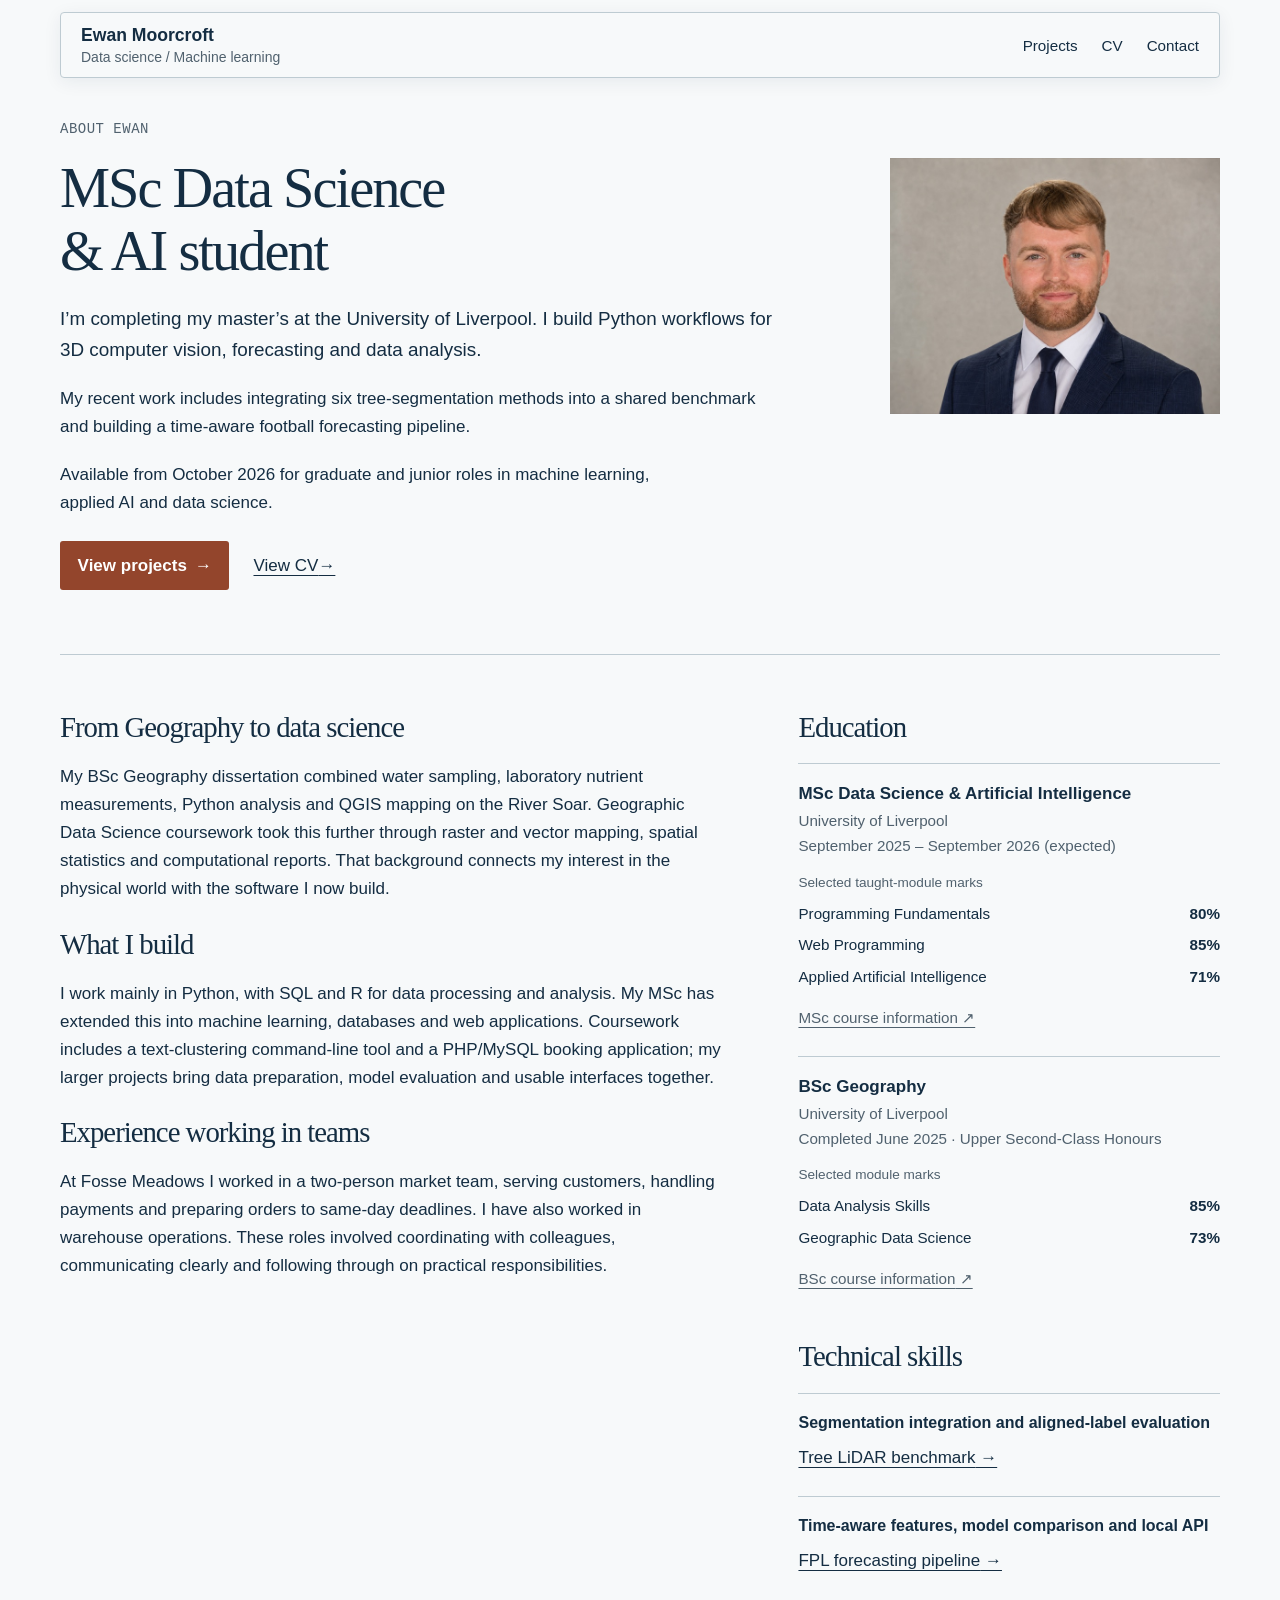
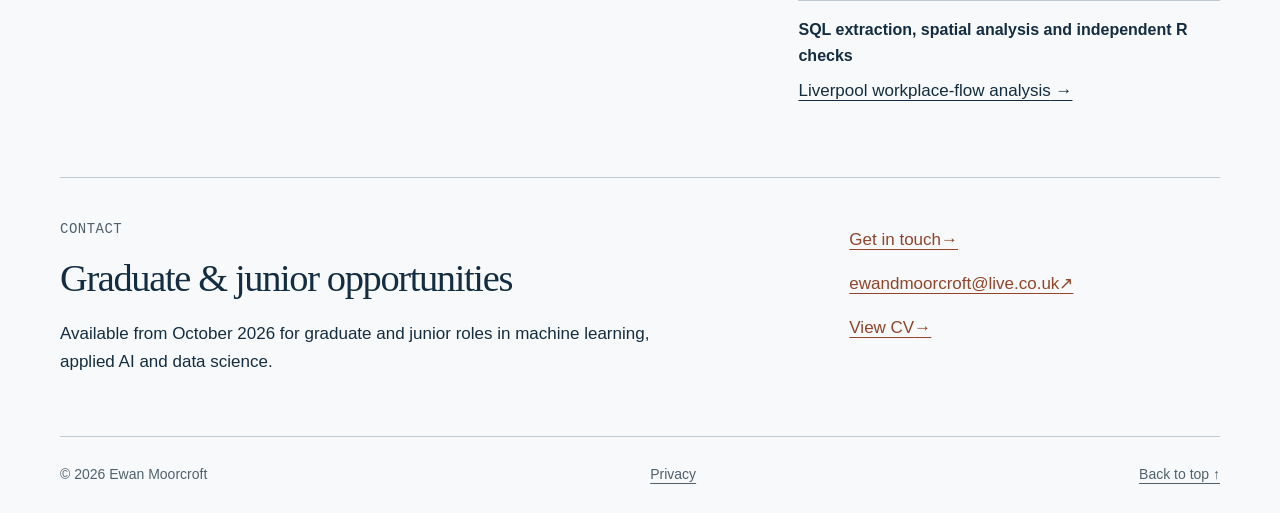
==== commit 57d7d31a: "Update website" ====
--- a/about/index.html
+++ b/about/index.html
@@ -1 +1 @@
-<!doctype html><html lang="en-GB"><head><meta charset="utf-8"><meta name="viewport" content="width=device-width, initial-scale=1"><title>About | Ewan Moorcroft</title><meta name="description" content="Meet Ewan Moorcroft: MSc Data Science and AI student, Geography graduate and early-career machine-learning practitioner."><meta name="theme-color" content="#f7f9fa"><link rel="canonical" href="https://ewanmoorcroft.github.io/about/"><meta property="og:type" content="website"><meta property="og:title" content="About | Ewan Moorcroft"><meta property="og:description" content="Meet Ewan Moorcroft: MSc Data Science and AI student, Geography graduate and early-career machine-learning practitioner."><meta property="og:url" content="https://ewanmoorcroft.github.io/about/"><meta name="twitter:card" content="summary_large_image"><meta name="twitter:title" content="About | Ewan Moorcroft"><meta name="twitter:description" content="Meet Ewan Moorcroft: MSc Data Science and AI student, Geography graduate and early-career machine-learning practitioner."><meta property="og:image" content="https://ewanmoorcroft.github.io/assets/social-preview.png"><meta property="og:image:alt" content="Ewan Moorcroft — Data science and machine learning"><meta name="twitter:image" content="https://ewanmoorcroft.github.io/assets/social-preview.png"><link rel="icon" type="image/svg+xml" href="/favicon.svg"><link rel="stylesheet" href="/styles.css"></head><body><a class="skip-link" href="#main">Skip to content</a><header class="masthead wrap"><a class="identity" href="/" aria-label="Ewan Moorcroft home">Ewan Moorcroft<span>Data science / Machine learning</span></a><nav aria-label="Main navigation"><a href="/projects/">Projects</a><a href="/about/" aria-current="page">About</a><a href="/cv/">CV</a><a href="/contact/">Contact</a></nav></header><main id="main" tabindex="-1"><section id="about" class="about-opening wrap"><div class="about-intro"><p class="eyebrow">ABOUT EWAN</p><h1>MSc Data Science<br>& AI student</h1><p class="introduction">I’m completing my master’s at the University of Liverpool. I build Python workflows for 3D computer vision, forecasting and data analysis.</p><p>My recent work includes integrating six tree-segmentation methods into a shared benchmark and building a time-aware football forecasting pipeline.</p><p class="availability">Available from October 2026 for graduate and junior roles in machine learning, applied AI and data science.</p><div class="actions"><a class="primary-link" href="/projects/">View projects<span aria-hidden="true"> →</span></a><a class="" href="/cv/">View CV<span aria-hidden="true"> →</span></a></div></div><img class="portrait" src="/assets/ewan-moorcroft.jpg" width="720" height="557" loading="eager" alt="Ewan Moorcroft"></section><div class="wrap about-support"><section><h2>From Geography to data science</h2><p>My BSc Geography dissertation combined water sampling, laboratory nutrient measurements, Python analysis and QGIS mapping on the River Soar. Geographic Data Science coursework took this further through raster and vector mapping, spatial statistics and computational reports. That background connects my interest in the physical world with the software I now build.</p><h2>What I build</h2><p>I work mainly in Python, with SQL and R for data processing and analysis. My MSc has extended this into machine learning, databases and web applications. Coursework includes a text-clustering command-line tool and a PHP/MySQL booking application; my larger projects bring data preparation, model evaluation and usable interfaces together.</p><h2>Experience working in teams</h2><p>At Fosse Meadows I worked in a two-person market team, serving customers, handling payments and preparing orders to same-day deadlines. I have also worked in warehouse operations. These roles involved coordinating with colleagues, communicating clearly and following through on practical responsibilities.</p></section><aside><section><h2>Education</h2><dl class="education"><div><dt>MSc Data Science &amp; Artificial Intelligence</dt><dd>University of Liverpool<br>September 2025 – September 2026 (expected)<p class="module-label">Selected taught-module marks</p><ul class="module-marks"><li><span>Programming Fundamentals</span><strong>80%</strong></li><li><span>Web Programming</span><strong>85%</strong></li><li><span>Applied Artificial Intelligence</span><strong>71%</strong></li></ul><a class="course-link" href="https://www.liverpool.ac.uk/courses/data-science-and-artificial-intelligence-msc">MSc course information<span aria-hidden="true"> ↗</span></a></dd></div><div><dt>BSc Geography</dt><dd>University of Liverpool<br>Completed June 2025 · Upper Second-Class Honours<p class="module-label">Selected module marks</p><ul class="module-marks"><li><span>Data Analysis Skills</span><strong>85%</strong></li><li><span>Geographic Data Science</span><strong>73%</strong></li></ul><a class="course-link" href="https://www.liverpool.ac.uk/courses/geography-bsc-hons">BSc course information<span aria-hidden="true"> ↗</span></a></dd></div></dl></section><section><h2>Technical skills</h2><dl class="skill-evidence"><div><dt>Segmentation integration and aligned-label evaluation</dt><dd><a class="" href="/projects/tree-lidar-benchmark/#verification">Tree LiDAR benchmark<span aria-hidden="true"> →</span></a></dd></div><div><dt>Time-aware features, model comparison and local API</dt><dd><a class="" href="/projects/fpl-forecasting/#verification">FPL forecasting pipeline<span aria-hidden="true"> →</span></a></dd></div><div><dt>SQL extraction, spatial analysis and independent R checks</dt><dd><a class="" href="/projects/liverpool-urban-accessibility/#verification">Liverpool workplace-flow analysis<span aria-hidden="true"> →</span></a></dd></div></dl></section></aside></div><section id="contact" class="wrap contact" aria-labelledby="contact-title"><div><p class="eyebrow">CONTACT</p><h2 id="contact-title">Graduate & junior opportunities</h2><p>Available from October 2026 for graduate and junior roles in machine learning, applied AI and data science.</p></div><div class="contact-links"><a class="" href="/contact/">Get in touch<span aria-hidden="true"> →</span></a><a class="" href="mailto:ewandmoorcroft@live.co.uk">ewandmoorcroft@live.co.uk<span aria-hidden="true"> ↗</span></a><a class="" href="/cv/">View CV<span aria-hidden="true"> →</span></a></div></section></main><footer class="wrap footer"><span>© 2026 Ewan Moorcroft</span><a href="/privacy/">Privacy</a><a href="#main">Back to top ↑</a></footer></body></html>+<!doctype html><html lang="en-GB"><head><meta charset="utf-8"><meta name="viewport" content="width=device-width, initial-scale=1"><title>Page moved | Ewan Moorcroft</title><meta name="description" content="This portfolio page has moved."><meta name="theme-color" content="#f7f9fa"><link rel="canonical" href="https://ewanmoorcroft.github.io/"><meta property="og:type" content="website"><meta property="og:title" content="Page moved | Ewan Moorcroft"><meta property="og:description" content="This portfolio page has moved."><meta property="og:url" content="https://ewanmoorcroft.github.io/"><meta name="twitter:card" content="summary_large_image"><meta name="twitter:title" content="Page moved | Ewan Moorcroft"><meta name="twitter:description" content="This portfolio page has moved."><meta property="og:image" content="https://ewanmoorcroft.github.io/assets/social-preview.png"><meta property="og:image:alt" content="Ewan Moorcroft — Data science and machine learning"><meta name="twitter:image" content="https://ewanmoorcroft.github.io/assets/social-preview.png"><meta name="robots" content="noindex"><link rel="icon" type="image/svg+xml" href="/favicon.svg"><link rel="stylesheet" href="/styles.css"><script type="application/ld+json">{"@context":"https://schema.org","@type":"Person","name":"Ewan Moorcroft","url":"https://ewanmoorcroft.github.io/","sameAs":["https://github.com/EwanMoorcroft","https://www.linkedin.com/in/ewan-moorcroft"],"description":"Ewan Moorcroft — MSc Data Science and AI student seeking graduate and junior machine-learning, applied-AI and data-science roles. Explore 3D vision, forecasting and evaluation projects."}</script><meta http-equiv="refresh" content="0;url=/"></head><body><a class="skip-link" href="#main">Skip to content</a><header class="masthead wrap"><a class="identity" href="/" aria-label="Ewan Moorcroft home" aria-current="page">Ewan Moorcroft<span>Data science / Machine learning</span></a><nav aria-label="Main navigation"><a href="/projects/">Projects</a><a href="/cv/">CV</a><a href="/contact/">Contact</a></nav></header><main id="main" tabindex="-1"><section class="wrap text-page"><h1>This page has moved.</h1><p><a href="/">Continue to Home →</a></p></section><section id="contact" class="wrap contact" aria-labelledby="contact-title"><div><p class="eyebrow">CONTACT</p><h2 id="contact-title">Graduate & junior opportunities</h2><p>Available from October 2026 for graduate and junior roles in machine learning, applied AI and data science.</p></div><div class="contact-links"><a class="" href="/contact/">Get in touch<span aria-hidden="true"> →</span></a><a class="" href="mailto:ewandmoorcroft@live.co.uk">ewandmoorcroft@live.co.uk<span aria-hidden="true"> ↗</span></a><a class="" href="/cv/">View CV<span aria-hidden="true"> →</span></a></div></section></main><footer class="wrap footer"><span>© 2026 Ewan Moorcroft</span><a href="/privacy/">Privacy</a><a href="#main">Back to top ↑</a></footer></body></html>
